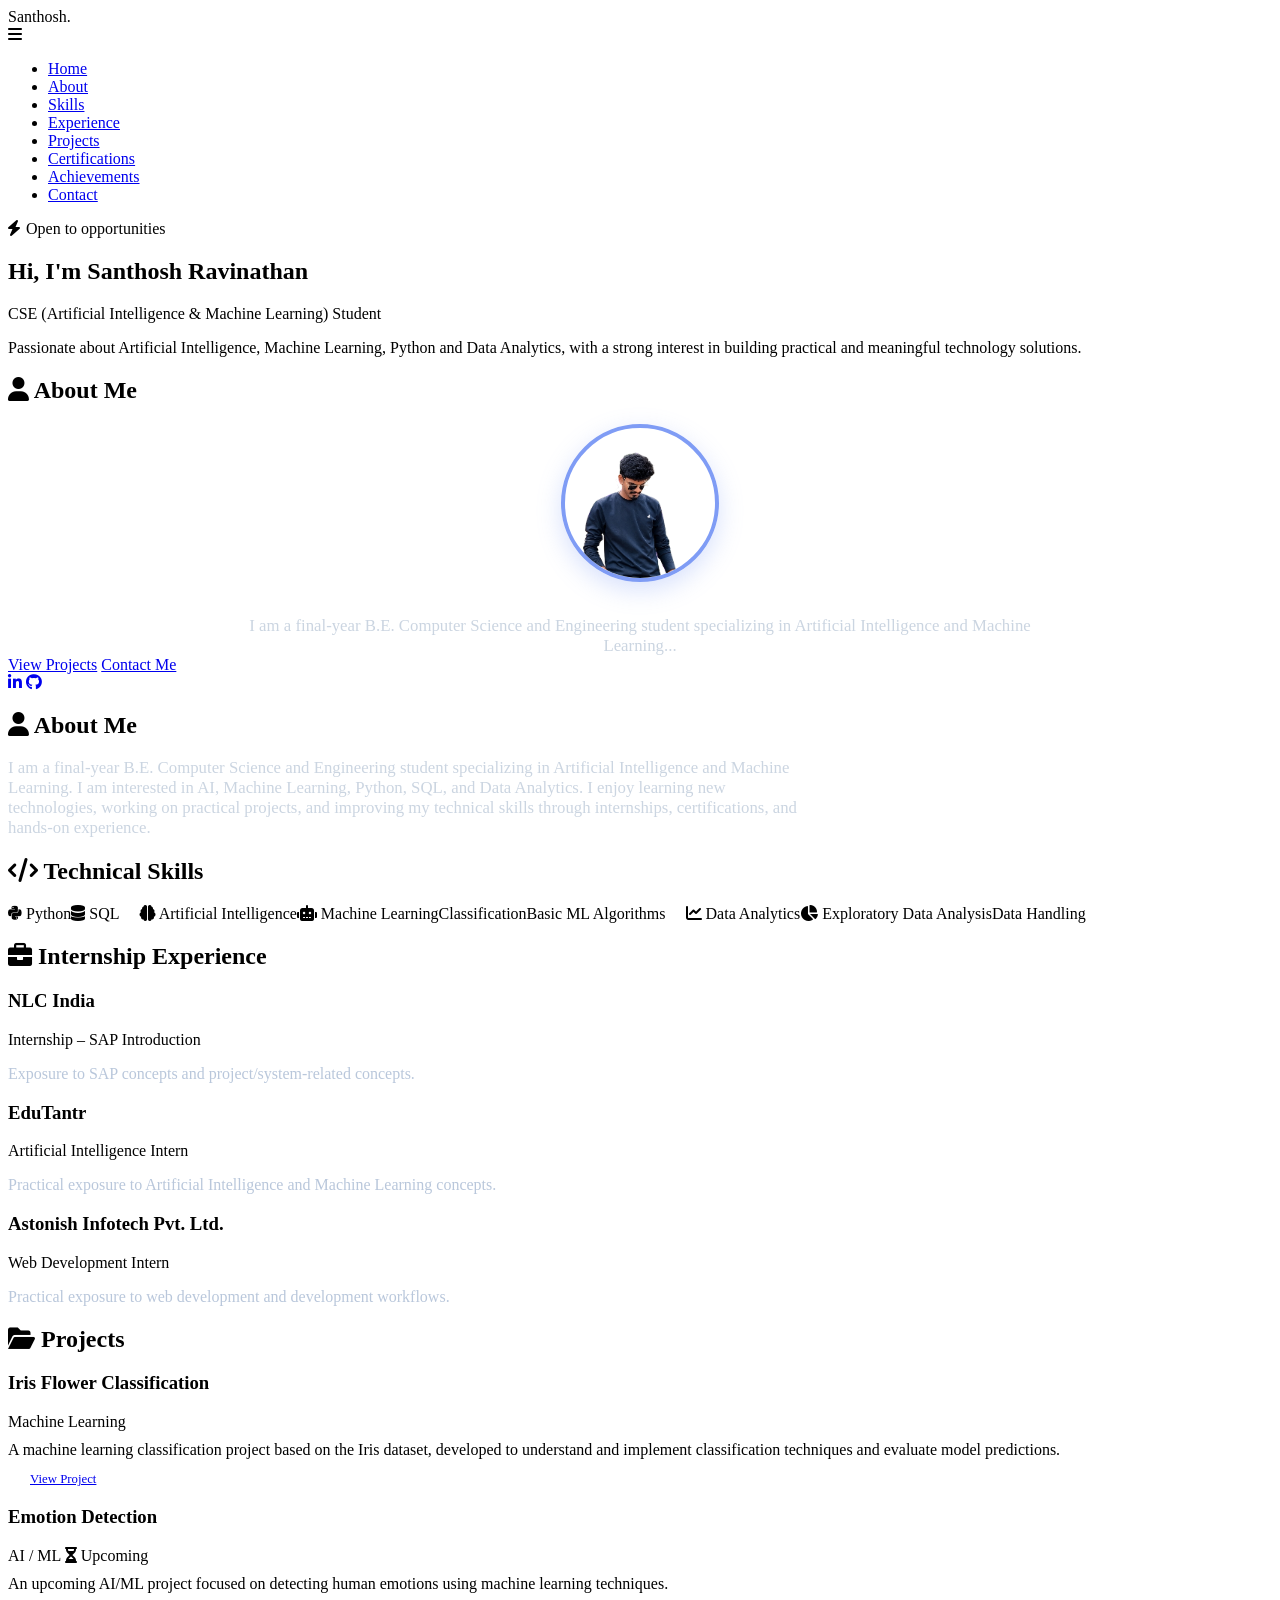
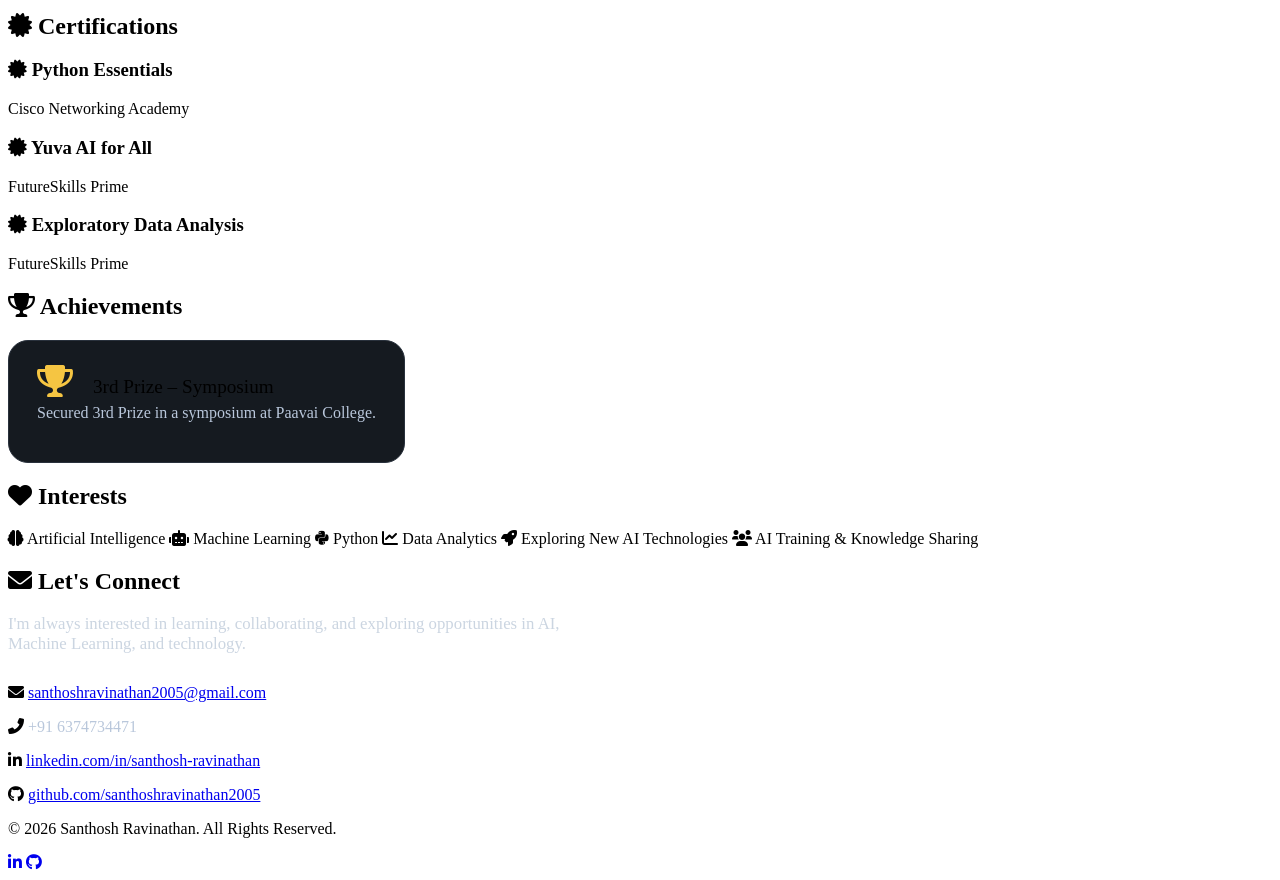
==== index.html @ 04466eac "Add files via upload" ====
<!DOCTYPE html>
<html lang="en">
<head>
    <meta charset="UTF-8" />
    <meta name="viewport" content="width=device-width, initial-scale=1.0" />
    <title>Santhosh Ravinathan · AI/ML Portfolio</title>
    <!-- Google Font & Font Awesome -->
    <link rel="preconnect" href="https://fonts.googleapis.com" />
    <link rel="preconnect" href="https://fonts.gstatic.com" crossorigin />
    <link href="https://fonts.googleapis.com/css2?family=Inter:opsz@14..32&display=swap" rel="stylesheet" />
    <link rel="stylesheet" href="https://cdnjs.cloudflare.com/ajax/libs/font-awesome/6.0.0-beta3/css/all.min.css" />
    <!-- Custom CSS -->
    <link rel="stylesheet" href="css/style.css" />
</head>
<body>
    <!-- NAVBAR -->
    <nav class="navbar" id="navbar">
        <div class="container nav-container">
            <div class="logo">Santhosh<span>.</span></div>
            <div class="hamburger" id="hamburger" aria-label="Menu">
                <i class="fas fa-bars"></i>
            </div>
            <ul class="nav-links" id="navLinks">
                <li><a href="#hero" class="active-nav">Home</a></li>
                <li><a href="#about">About</a></li>
                <li><a href="#skills">Skills</a></li>
                <li><a href="#experience">Experience</a></li>
                <li><a href="#projects">Projects</a></li>
                <li><a href="#certifications">Certifications</a></li>
                <li><a href="#achievements">Achievements</a></li>
                <li><a href="#contact">Contact</a></li>
            </ul>
        </div>
    </nav>

    <!-- HERO -->
    <section class="hero" id="hero">
        <div class="container hero-content">
            <div class="opportunity-badge"><i class="fas fa-bolt" style="margin-right:6px;"></i>Open to opportunities</div>
            <h1>Hi, I'm <span>Santhosh Ravinathan</span></h1>
            <div class="subhead">CSE (Artificial Intelligence &amp; Machine Learning) Student</div>
           
             <p>Passionate about Artificial Intelligence, Machine Learning, Python and Data Analytics, with a strong interest in building practical and meaningful technology solutions.</p>
            <!-- ABOUT SECTION - After the paragraph -->
<section id="about" class="fade-section">
    <div class="container">
        <h2 class="section-title"><i class="fas fa-user"></i> About Me</h2>
        
        <!-- ADD THIS: Profile Photo -->
        <div style="text-align: center; margin-bottom: 30px;">
            <img src="images/profile.png" alt="SANTHOSH" 
                 style="width: 150px; height: 150px; border-radius: 50%; object-fit: cover; 
                        border: 4px solid #7f9cf5; box-shadow: 0 8px 25px rgba(127, 156, 245, 0.3);" />
        </div>
        
        <p style="max-width:800px; font-size:1.05rem; color:#cbd5e1; text-align: center; margin: 0 auto;">
            I am a final-year B.E. Computer Science and Engineering student specializing in Artificial Intelligence and Machine Learning...
        </p>
    </div>
</section>
             <div class="btn-group">
                <a href="#projects" class="btn btn-primary">View Projects</a>
                <a href="#contact" class="btn btn-outline">Contact Me</a>
            </div>
            <div class="social-icons">
                <a href="https://linkedin.com/in/santhosh-ravinathan-a9075b30b" target="_blank" aria-label="LinkedIn"><i class="fab fa-linkedin-in"></i></a>
                <a href="https://github.com/santhoshravinathan2005-svg" target="_blank" aria-label="GitHub"><i class="fab fa-github"></i></a>
            </div>
        </div>
    </section>

    <!-- ABOUT -->
    <section id="about" class="fade-section">
        <div class="container">
            <h2 class="section-title"><i class="fas fa-user"></i> About Me</h2>
            <p style="max-width:800px; font-size:1.05rem; color:#cbd5e1;">I am a final-year B.E. Computer Science and Engineering student specializing in Artificial Intelligence and Machine Learning. I am interested in AI, Machine Learning, Python, SQL, and Data Analytics. I enjoy learning new technologies, working on practical projects, and improving my technical skills through internships, certifications, and hands-on experience.</p>
        </div>
    </section>

    <!-- SKILLS -->
    <section id="skills" class="fade-section">
        <div class="container">
            <h2 class="section-title"><i class="fas fa-code"></i> Technical Skills</h2>
            <div style="display:flex; flex-wrap:wrap; gap:20px;">
                <div><span class="skill-tag"><i class="fab fa-python"></i> Python</span><span class="skill-tag"><i class="fas fa-database"></i> SQL</span></div>
                <div><span class="skill-tag"><i class="fas fa-brain"></i> Artificial Intelligence</span><span class="skill-tag"><i class="fas fa-robot"></i> Machine Learning</span><span class="skill-tag">Classification</span><span class="skill-tag">Basic ML Algorithms</span></div>
                <div><span class="skill-tag"><i class="fas fa-chart-line"></i> Data Analytics</span><span class="skill-tag"><i class="fas fa-chart-pie"></i> Exploratory Data Analysis</span><span class="skill-tag">Data Handling</span></div>
            </div>
        </div>
    </section>

    <!-- EXPERIENCE -->
    <section id="experience" class="fade-section">
        <div class="container">
            <h2 class="section-title"><i class="fas fa-briefcase"></i> Internship Experience</h2>
            <div class="exp-item"><h3>NLC India</h3><div class="meta">Internship – SAP Introduction</div><p style="color:#b9c7db;">Exposure to SAP concepts and project/system-related concepts.</p></div>
            <div class="exp-item"><h3>EduTantr</h3><div class="meta">Artificial Intelligence Intern</div><p style="color:#b9c7db;">Practical exposure to Artificial Intelligence and Machine Learning concepts.</p></div>
            <div class="exp-item"><h3>Astonish Infotech Pvt. Ltd.</h3><div class="meta">Web Development Intern</div><p style="color:#b9c7db;">Practical exposure to web development and development workflows.</p></div>
        </div>
    </section>

    <!-- PROJECTS -->
    <section id="projects" class="fade-section">
        <div class="container">
            <h2 class="section-title"><i class="fas fa-folder-open"></i> Projects</h2>
            <div class="card-grid">
                <div class="card"><h3>Iris Flower Classification</h3><div><span class="badge badge-accent">Machine Learning</span></div><p style="margin:10px 0;">A machine learning classification project based on the Iris dataset, developed to understand and implement classification techniques and evaluate model predictions.</p><a href="#" class="btn btn-primary" style="padding:6px 22px; font-size:0.8rem;">View Project</a></div>
                <div class="card"><h3>Emotion Detection</h3><div><span class="badge badge-accent">AI / ML</span> <span class="project-upcoming"><i class="fas fa-hourglass-half"></i> Upcoming</span></div><p style="margin:10px 0;">An upcoming AI/ML project focused on detecting human emotions using machine learning techniques.</p></div>
            </div>
        </div>
    </section>

    <!-- CERTIFICATIONS -->
    <section id="certifications" class="fade-section">
        <div class="container">
            <h2 class="section-title"><i class="fas fa-certificate"></i> Certifications</h2>
            <div class="card-grid">
                <div class="card"><h3><i class="fas fa-certificate cert-icon"></i> Python Essentials</h3><p>Cisco Networking Academy</p></div>
                <div class="card"><h3><i class="fas fa-certificate cert-icon"></i> Yuva AI for All</h3><p>FutureSkills Prime</p></div>
                <div class="card"><h3><i class="fas fa-certificate cert-icon"></i> Exploratory Data Analysis</h3><p>FutureSkills Prime</p></div>
            </div>
        </div>
    </section>

    <!-- ACHIEVEMENTS -->
    <section id="achievements" class="fade-section">
        <div class="container">
            <h2 class="section-title"><i class="fas fa-trophy"></i> Achievements</h2>
            <div style="background:#151a20; border-radius:20px; padding:24px 28px; border:1px solid #29313c; display:inline-block;">
                <i class="fas fa-trophy" style="color:#f5c542; font-size:2rem; margin-right:16px;"></i>
                <span style="font-size:1.2rem; font-weight:500;">3rd Prize – Symposium</span>
                <p style="color:#b9c7db; margin-top:6px;">Secured 3rd Prize in a symposium at Paavai College.</p>
            </div>
        </div>
    </section>

    <!-- INTERESTS -->
    <section id="interests" class="fade-section">
        <div class="container">
            <h2 class="section-title"><i class="fas fa-heart"></i> Interests</h2>
            <div class="interest-grid">
                <span class="interest-item"><i class="fas fa-brain"></i> Artificial Intelligence</span>
                <span class="interest-item"><i class="fas fa-robot"></i> Machine Learning</span>
                <span class="interest-item"><i class="fab fa-python"></i> Python</span>
                <span class="interest-item"><i class="fas fa-chart-line"></i> Data Analytics</span>
                <span class="interest-item"><i class="fas fa-rocket"></i> Exploring New AI Technologies</span>
                <span class="interest-item"><i class="fas fa-users"></i> AI Training &amp; Knowledge Sharing</span>
            </div>
        </div>
    </section>

    <!-- CONTACT -->
    <section id="contact" class="fade-section">
        <div class="container">
            <h2 class="section-title"><i class="fas fa-envelope"></i> Let's Connect</h2>
            <p style="font-size:1.05rem; color:#cbd5e1; max-width:600px; margin-bottom:30px;">I'm always interested in learning, collaborating, and exploring opportunities in AI, Machine Learning, and technology.</p>
            <div class="contact-info">
                <p><i class="fas fa-envelope"></i> <a href="mailto:santhoshravinathan2005@gmail.com">santhoshravinathan2005@gmail.com</a></p>
                <p><i class="fas fa-phone-alt"></i> <span style="color:#b9c7db;">+91 6374734471</span></p>
                <p><i class="fab fa-linkedin-in"></i> <a href="https://linkedin.com/in/santhosh-ravinathan-a9075b30b" target="_blank">linkedin.com/in/santhosh-ravinathan</a></p>
                <p><i class="fab fa-github"></i> <a href="https://github.com/santhoshravinathan2005-svg" target="_blank">github.com/santhoshravinathan2005</a></p>
            </div>
        </div>
    </section>

    <!-- FOOTER -->
    <footer class="footer">
        <div class="container">
            <p>© 2026 Santhosh Ravinathan. All Rights Reserved.</p>
            <div style="margin-top:10px;">
                <a href="https://linkedin.com/in/santhosh-ravinathan-a9075b30b" target="_blank" aria-label="LinkedIn"><i class="fab fa-linkedin-in"></i></a>
                <a href="https://github.com/santhoshravinathan2005-svg" target="_blank" aria-label="GitHub"><i class="fab fa-github"></i></a>
            </div>
        </div>
    </footer>

    <!-- Custom JavaScript -->
    <script src="js/script.js"></script>
</body>
</html>
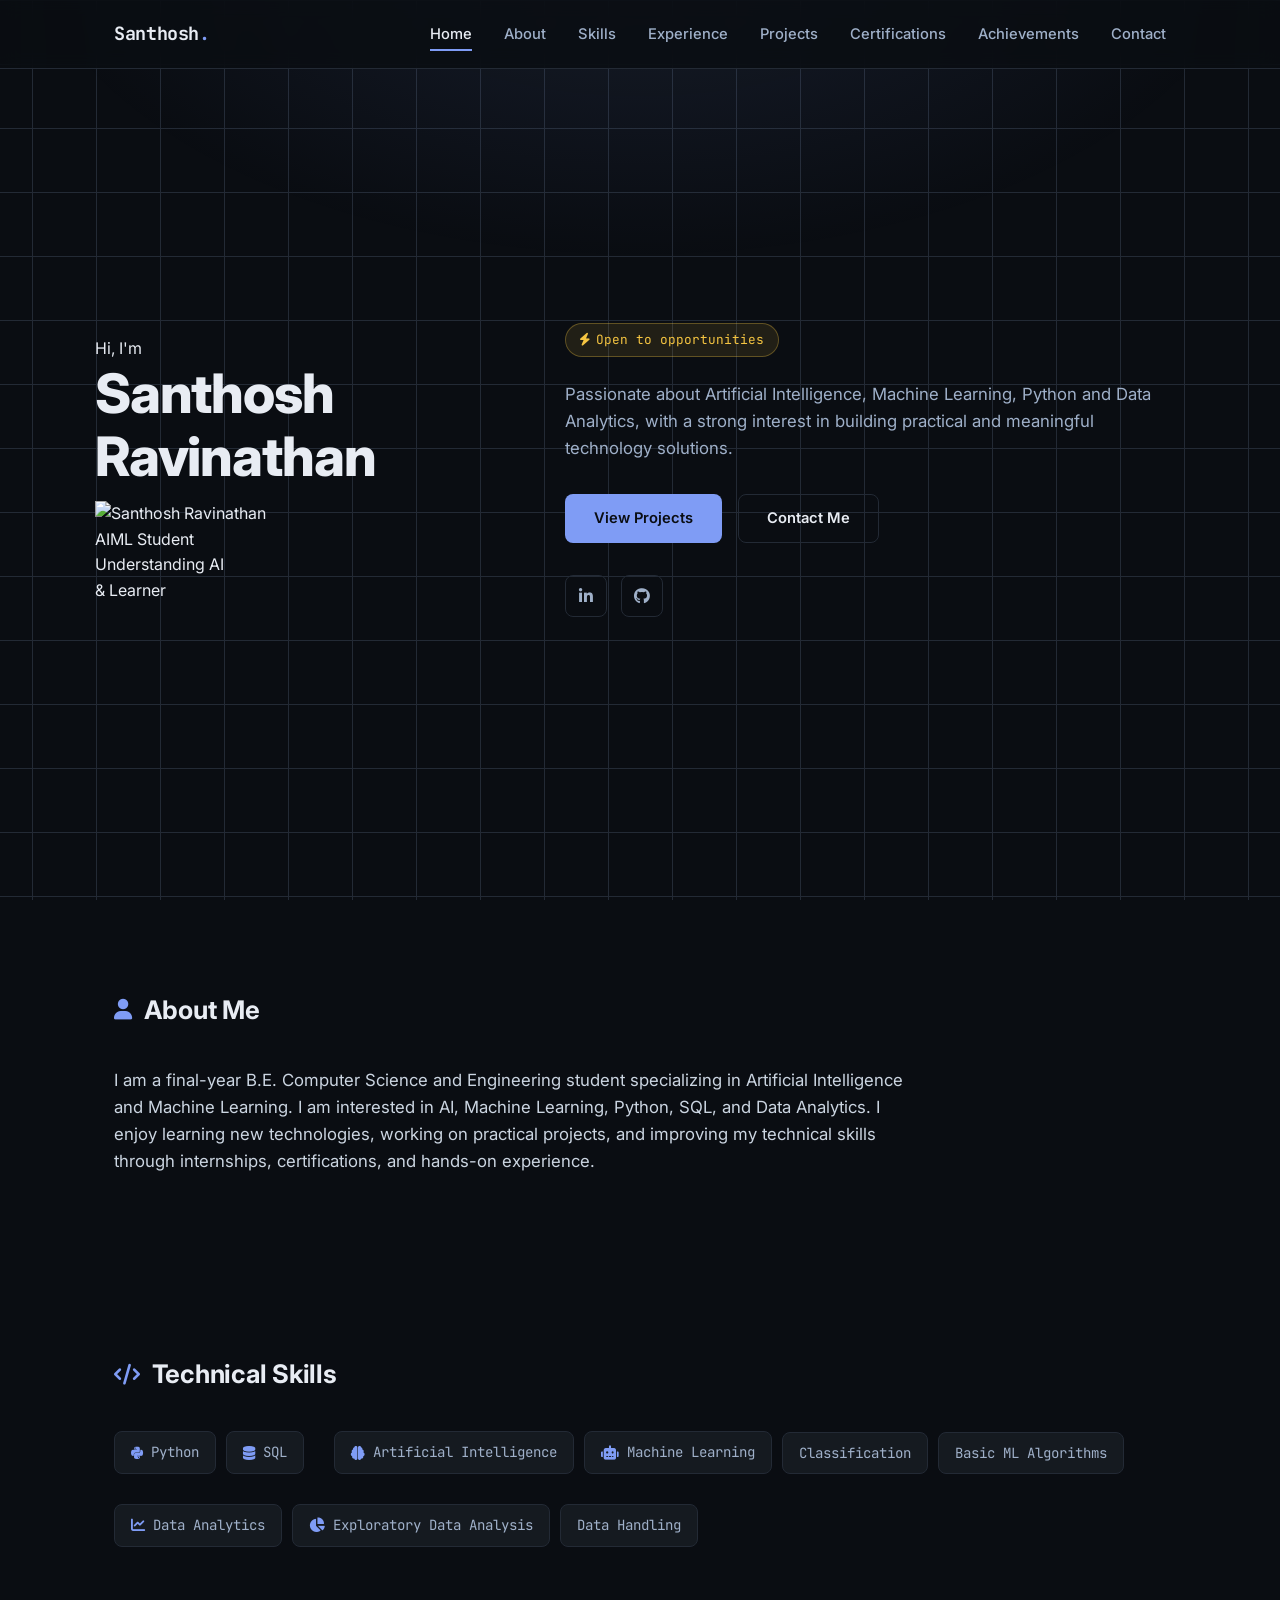
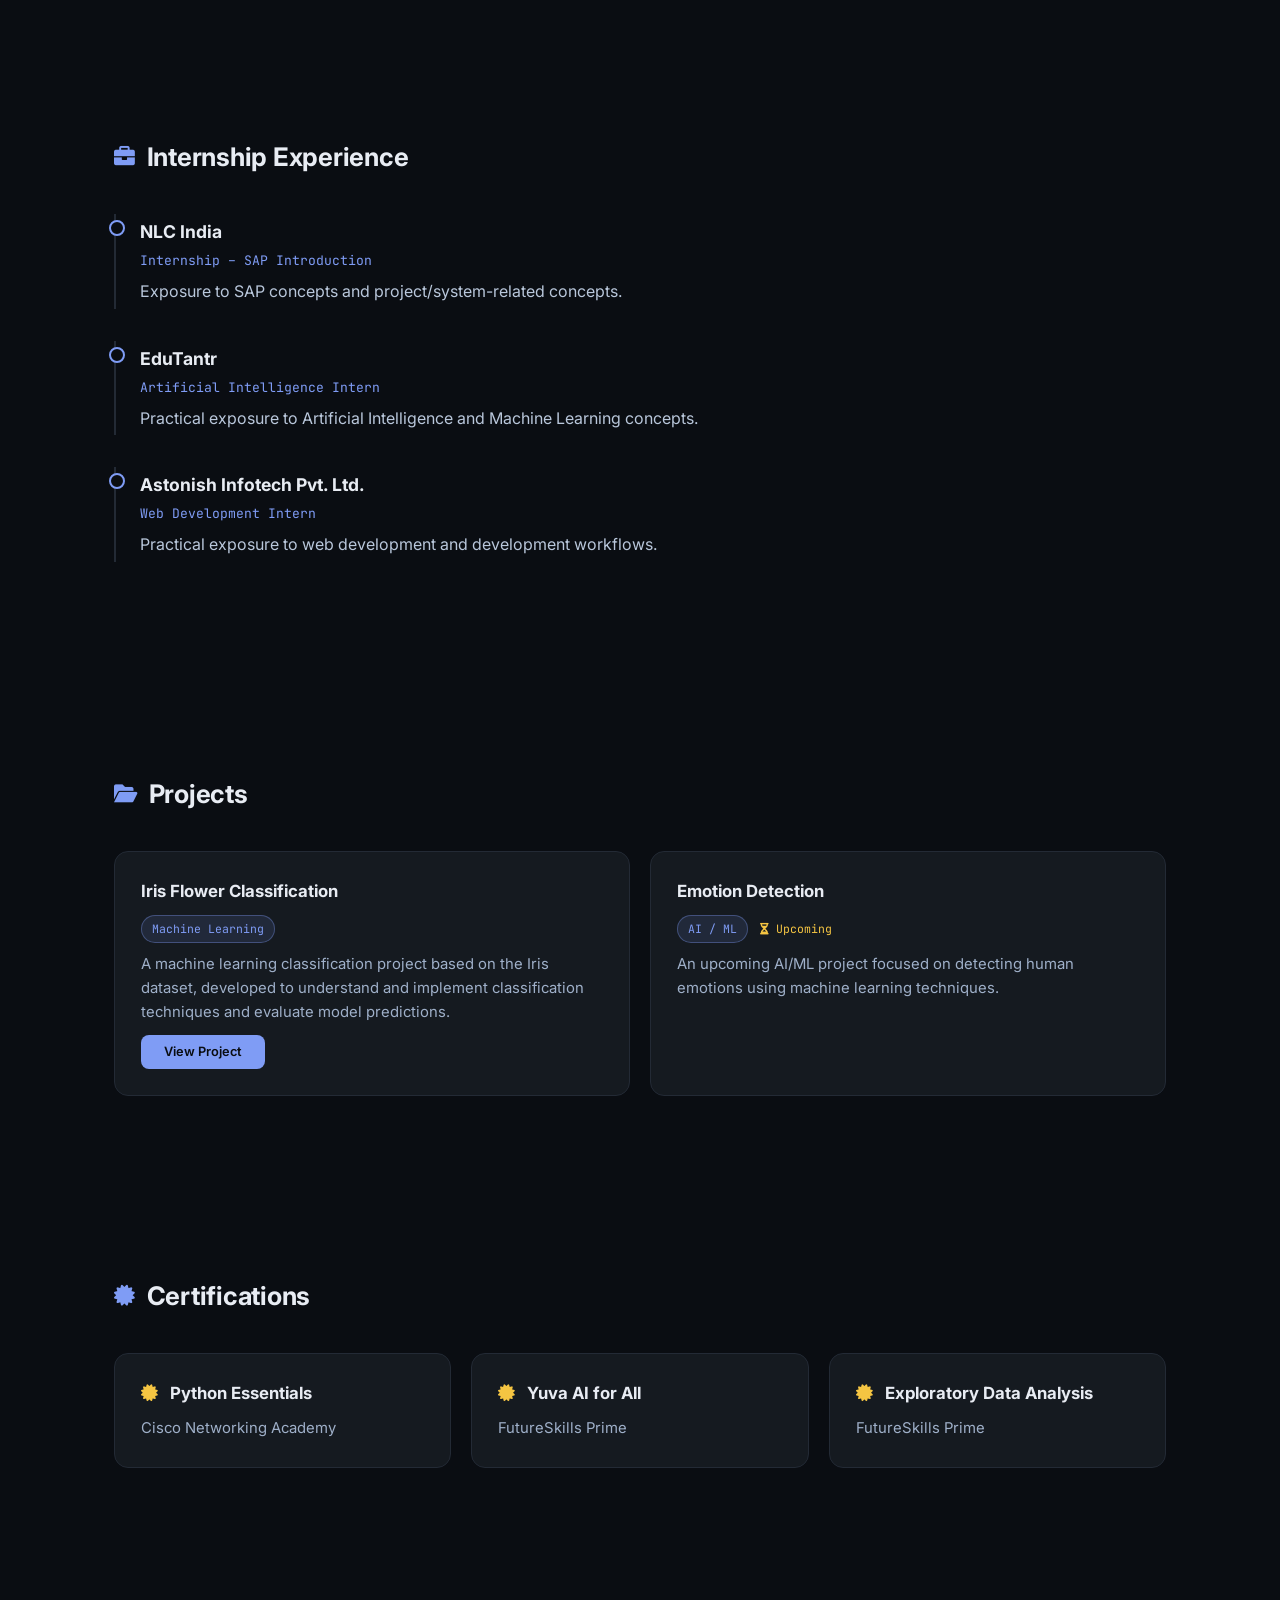
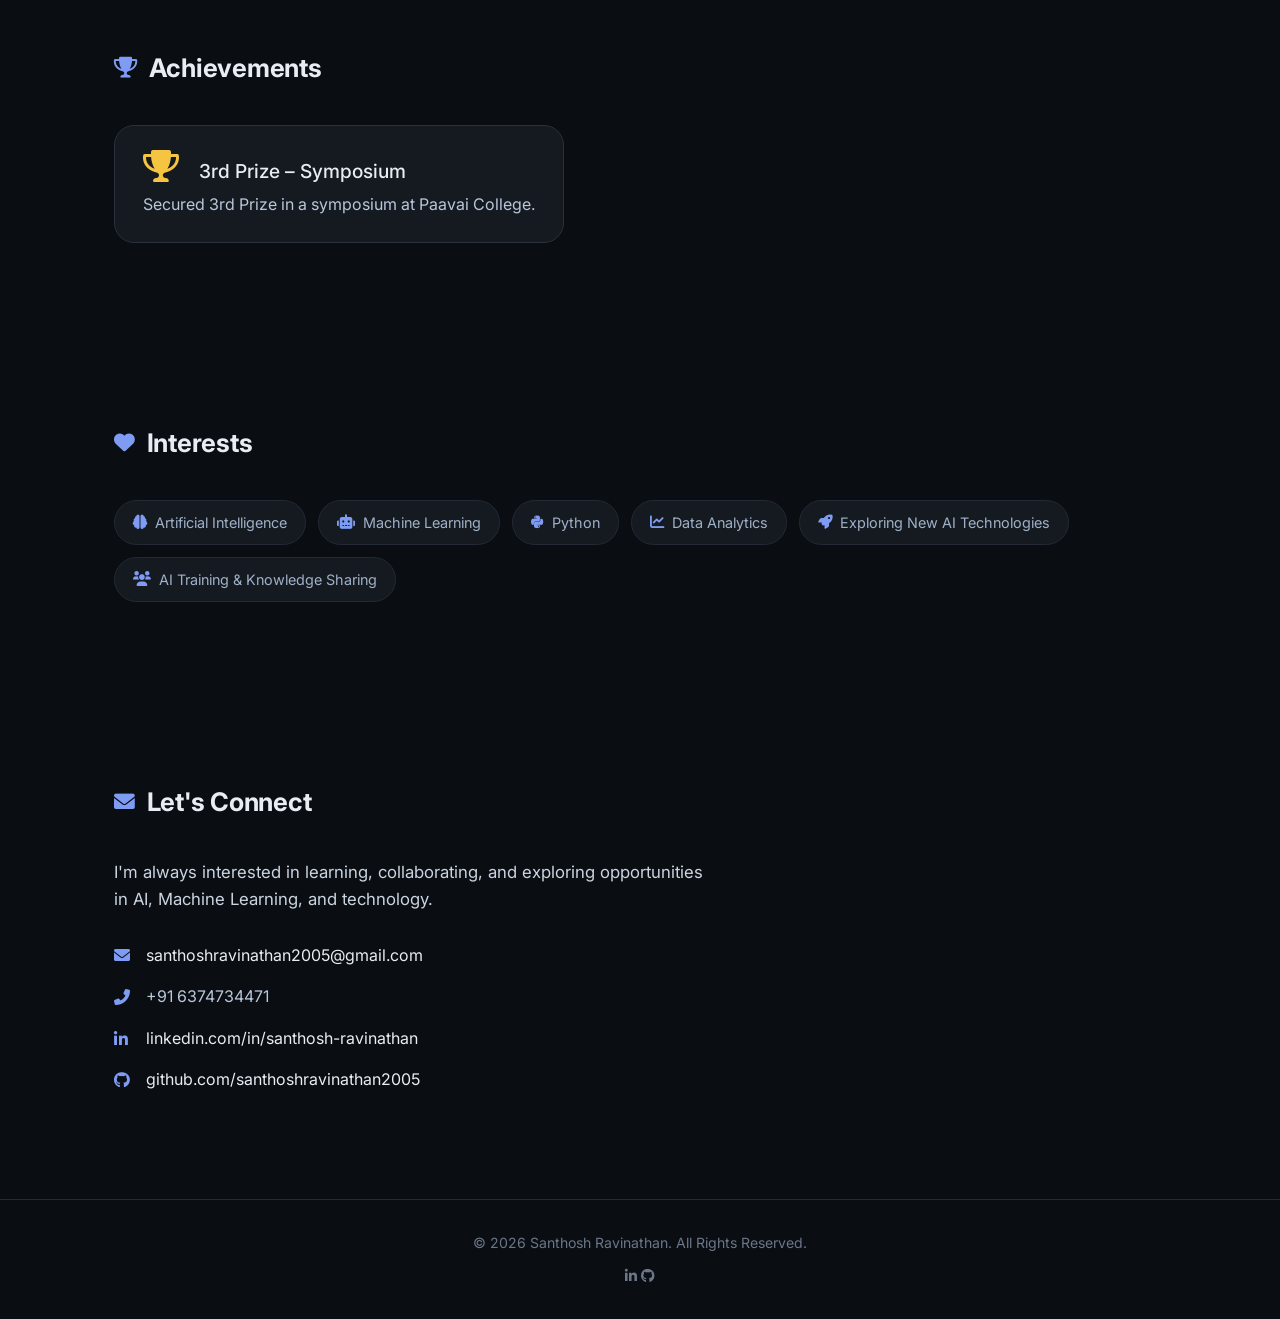
==== commit bb48a734: "Update index.html" ====
--- a/index.html
+++ b/index.html
@@ -1,180 +1,184 @@
 <!DOCTYPE html>
 <html lang="en">
 <head>
-    <meta charset="UTF-8" />
-    <meta name="viewport" content="width=device-width, initial-scale=1.0" />
-    <title>Santhosh Ravinathan · AI/ML Portfolio</title>
-    <!-- Google Font & Font Awesome -->
-    <link rel="preconnect" href="https://fonts.googleapis.com" />
-    <link rel="preconnect" href="https://fonts.gstatic.com" crossorigin />
-    <link href="https://fonts.googleapis.com/css2?family=Inter:opsz@14..32&display=swap" rel="stylesheet" />
-    <link rel="stylesheet" href="https://cdnjs.cloudflare.com/ajax/libs/font-awesome/6.0.0-beta3/css/all.min.css" />
-    <!-- Custom CSS -->
-    <link rel="stylesheet" href="css/style.css" />
+<meta charset="UTF-8" />
+<meta name="viewport" content="width=device-width, initial-scale=1.0" />
+<title>Santhosh Ravinathan · AI/ML Portfolio</title>
+ 
+<!-- Google Font & Font Awesome -->
+<link rel="preconnect" href="https://fonts.googleapis.com" />
+<link rel="preconnect" href="https://fonts.gstatic.com" crossorigin />
+<link href="https://fonts.googleapis.com/css2?family=Inter:opsz@14..32&family=JetBrains+Mono:wght@400;500;700&display=swap" rel="stylesheet" />
+<link rel="stylesheet" href="https://cdnjs.cloudflare.com/ajax/libs/font-awesome/6.0.0-beta3/css/all.min.css" />
+ 
+<!-- Custom CSS -->
+<link rel="stylesheet" href="css/style.css" />
 </head>
 <body>
-    <!-- NAVBAR -->
-    <nav class="navbar" id="navbar">
-        <div class="container nav-container">
-            <div class="logo">Santhosh<span>.</span></div>
-            <div class="hamburger" id="hamburger" aria-label="Menu">
-                <i class="fas fa-bars"></i>
-            </div>
-            <ul class="nav-links" id="navLinks">
-                <li><a href="#hero" class="active-nav">Home</a></li>
-                <li><a href="#about">About</a></li>
-                <li><a href="#skills">Skills</a></li>
-                <li><a href="#experience">Experience</a></li>
-                <li><a href="#projects">Projects</a></li>
-                <li><a href="#certifications">Certifications</a></li>
-                <li><a href="#achievements">Achievements</a></li>
-                <li><a href="#contact">Contact</a></li>
-            </ul>
-        </div>
-    </nav>
-
-    <!-- HERO -->
-    <section class="hero" id="hero">
-        <div class="container hero-content">
-            <div class="opportunity-badge"><i class="fas fa-bolt" style="margin-right:6px;"></i>Open to opportunities</div>
-            <h1>Hi, I'm <span>Santhosh Ravinathan</span></h1>
-            <div class="subhead">CSE (Artificial Intelligence &amp; Machine Learning) Student</div>
-           
-             <p>Passionate about Artificial Intelligence, Machine Learning, Python and Data Analytics, with a strong interest in building practical and meaningful technology solutions.</p>
-            <!-- ABOUT SECTION - After the paragraph -->
+ 
+<!-- NAVBAR -->
+<nav class="navbar" id="navbar">
+<div class="container nav-container">
+<div class="logo">Santhosh<span>.</span></div>
+<div class="hamburger" id="hamburger" aria-label="Menu">
+<i class="fas fa-bars"></i>
+</div>
+<ul class="nav-links" id="navLinks">
+<li><a href="#hero" class="active-nav">Home</a></li>
+<li><a href="#about">About</a></li>
+<li><a href="#skills">Skills</a></li>
+<li><a href="#experience">Experience</a></li>
+<li><a href="#projects">Projects</a></li>
+<li><a href="#certifications">Certifications</a></li>
+<li><a href="#achievements">Achievements</a></li>
+<li><a href="#contact">Contact</a></li>
+</ul>
+</div>
+</nav>
+ 
+<!-- HERO -->
+<section class="hero" id="hero">
+<div class="container hero-flex">
+ 
+  <div class="hero-left">
+    <div class="hero-greeting">Hi, I'm</div>
+    <h1 class="hero-name">Santhosh<br>Ravinathan</h1>
+  </div>
+ 
+  <div class="hero-center">
+    <div class="glow-effect"></div>
+    <img src="images/profile-full.png" alt="Santhosh Ravinathan" class="hero-photo" />
+  </div>
+ 
+  <div class="hero-right">
+    <div class="hero-role">AIML Student</div>
+    <div class="hero-divider"></div>
+    <p class="hero-desc">Understanding AI<br>&amp; Learner</p>
+  </div>
+ 
+</div>
+ 
+<div class="container hero-extra">
+  <div class="opportunity-badge"><i class="fas fa-bolt" style="margin-right:6px;"></i>Open to opportunities</div>
+  <p class="hero-para">Passionate about Artificial Intelligence, Machine Learning, Python and Data Analytics, with a strong interest in building practical and meaningful technology solutions.</p>
+  <div class="btn-group">
+    <a href="#projects" class="btn btn-primary">View Projects</a>
+    <a href="#contact" class="btn btn-outline">Contact Me</a>
+  </div>
+  <div class="social-icons">
+    <a href="https://linkedin.com/in/santhosh-ravinathan-a9075b30b" target="_blank" aria-label="LinkedIn"><i class="fab fa-linkedin-in"></i></a>
+    <a href="https://github.com/santhoshravinathan2005-svg" target="_blank" aria-label="GitHub"><i class="fab fa-github"></i></a>
+  </div>
+</div>
+</section>
+ 
+<!-- ABOUT -->
 <section id="about" class="fade-section">
-    <div class="container">
-        <h2 class="section-title"><i class="fas fa-user"></i> About Me</h2>
-        
-        <!-- ADD THIS: Profile Photo -->
-        <div style="text-align: center; margin-bottom: 30px;">
-            <img src="images/profile.png" alt="SANTHOSH" 
-                 style="width: 150px; height: 150px; border-radius: 50%; object-fit: cover; 
-                        border: 4px solid #7f9cf5; box-shadow: 0 8px 25px rgba(127, 156, 245, 0.3);" />
-        </div>
-        
-        <p style="max-width:800px; font-size:1.05rem; color:#cbd5e1; text-align: center; margin: 0 auto;">
-            I am a final-year B.E. Computer Science and Engineering student specializing in Artificial Intelligence and Machine Learning...
-        </p>
-    </div>
+<div class="container">
+<h2 class="section-title"><i class="fas fa-user"></i> About Me</h2>
+<p style="max-width:800px; font-size:1.05rem; color:#cbd5e1;">I am a final-year B.E. Computer Science and Engineering student specializing in Artificial Intelligence and Machine Learning. I am interested in AI, Machine Learning, Python, SQL, and Data Analytics. I enjoy learning new technologies, working on practical projects, and improving my technical skills through internships, certifications, and hands-on experience.</p>
+</div>
 </section>
-             <div class="btn-group">
-                <a href="#projects" class="btn btn-primary">View Projects</a>
-                <a href="#contact" class="btn btn-outline">Contact Me</a>
-            </div>
-            <div class="social-icons">
-                <a href="https://linkedin.com/in/santhosh-ravinathan-a9075b30b" target="_blank" aria-label="LinkedIn"><i class="fab fa-linkedin-in"></i></a>
-                <a href="https://github.com/santhoshravinathan2005-svg" target="_blank" aria-label="GitHub"><i class="fab fa-github"></i></a>
-            </div>
-        </div>
-    </section>
-
-    <!-- ABOUT -->
-    <section id="about" class="fade-section">
-        <div class="container">
-            <h2 class="section-title"><i class="fas fa-user"></i> About Me</h2>
-            <p style="max-width:800px; font-size:1.05rem; color:#cbd5e1;">I am a final-year B.E. Computer Science and Engineering student specializing in Artificial Intelligence and Machine Learning. I am interested in AI, Machine Learning, Python, SQL, and Data Analytics. I enjoy learning new technologies, working on practical projects, and improving my technical skills through internships, certifications, and hands-on experience.</p>
-        </div>
-    </section>
-
-    <!-- SKILLS -->
-    <section id="skills" class="fade-section">
-        <div class="container">
-            <h2 class="section-title"><i class="fas fa-code"></i> Technical Skills</h2>
-            <div style="display:flex; flex-wrap:wrap; gap:20px;">
-                <div><span class="skill-tag"><i class="fab fa-python"></i> Python</span><span class="skill-tag"><i class="fas fa-database"></i> SQL</span></div>
-                <div><span class="skill-tag"><i class="fas fa-brain"></i> Artificial Intelligence</span><span class="skill-tag"><i class="fas fa-robot"></i> Machine Learning</span><span class="skill-tag">Classification</span><span class="skill-tag">Basic ML Algorithms</span></div>
-                <div><span class="skill-tag"><i class="fas fa-chart-line"></i> Data Analytics</span><span class="skill-tag"><i class="fas fa-chart-pie"></i> Exploratory Data Analysis</span><span class="skill-tag">Data Handling</span></div>
-            </div>
-        </div>
-    </section>
-
-    <!-- EXPERIENCE -->
-    <section id="experience" class="fade-section">
-        <div class="container">
-            <h2 class="section-title"><i class="fas fa-briefcase"></i> Internship Experience</h2>
-            <div class="exp-item"><h3>NLC India</h3><div class="meta">Internship – SAP Introduction</div><p style="color:#b9c7db;">Exposure to SAP concepts and project/system-related concepts.</p></div>
-            <div class="exp-item"><h3>EduTantr</h3><div class="meta">Artificial Intelligence Intern</div><p style="color:#b9c7db;">Practical exposure to Artificial Intelligence and Machine Learning concepts.</p></div>
-            <div class="exp-item"><h3>Astonish Infotech Pvt. Ltd.</h3><div class="meta">Web Development Intern</div><p style="color:#b9c7db;">Practical exposure to web development and development workflows.</p></div>
-        </div>
-    </section>
-
-    <!-- PROJECTS -->
-    <section id="projects" class="fade-section">
-        <div class="container">
-            <h2 class="section-title"><i class="fas fa-folder-open"></i> Projects</h2>
-            <div class="card-grid">
-                <div class="card"><h3>Iris Flower Classification</h3><div><span class="badge badge-accent">Machine Learning</span></div><p style="margin:10px 0;">A machine learning classification project based on the Iris dataset, developed to understand and implement classification techniques and evaluate model predictions.</p><a href="#" class="btn btn-primary" style="padding:6px 22px; font-size:0.8rem;">View Project</a></div>
-                <div class="card"><h3>Emotion Detection</h3><div><span class="badge badge-accent">AI / ML</span> <span class="project-upcoming"><i class="fas fa-hourglass-half"></i> Upcoming</span></div><p style="margin:10px 0;">An upcoming AI/ML project focused on detecting human emotions using machine learning techniques.</p></div>
-            </div>
-        </div>
-    </section>
-
-    <!-- CERTIFICATIONS -->
-    <section id="certifications" class="fade-section">
-        <div class="container">
-            <h2 class="section-title"><i class="fas fa-certificate"></i> Certifications</h2>
-            <div class="card-grid">
-                <div class="card"><h3><i class="fas fa-certificate cert-icon"></i> Python Essentials</h3><p>Cisco Networking Academy</p></div>
-                <div class="card"><h3><i class="fas fa-certificate cert-icon"></i> Yuva AI for All</h3><p>FutureSkills Prime</p></div>
-                <div class="card"><h3><i class="fas fa-certificate cert-icon"></i> Exploratory Data Analysis</h3><p>FutureSkills Prime</p></div>
-            </div>
-        </div>
-    </section>
-
-    <!-- ACHIEVEMENTS -->
-    <section id="achievements" class="fade-section">
-        <div class="container">
-            <h2 class="section-title"><i class="fas fa-trophy"></i> Achievements</h2>
-            <div style="background:#151a20; border-radius:20px; padding:24px 28px; border:1px solid #29313c; display:inline-block;">
-                <i class="fas fa-trophy" style="color:#f5c542; font-size:2rem; margin-right:16px;"></i>
-                <span style="font-size:1.2rem; font-weight:500;">3rd Prize – Symposium</span>
-                <p style="color:#b9c7db; margin-top:6px;">Secured 3rd Prize in a symposium at Paavai College.</p>
-            </div>
-        </div>
-    </section>
-
-    <!-- INTERESTS -->
-    <section id="interests" class="fade-section">
-        <div class="container">
-            <h2 class="section-title"><i class="fas fa-heart"></i> Interests</h2>
-            <div class="interest-grid">
-                <span class="interest-item"><i class="fas fa-brain"></i> Artificial Intelligence</span>
-                <span class="interest-item"><i class="fas fa-robot"></i> Machine Learning</span>
-                <span class="interest-item"><i class="fab fa-python"></i> Python</span>
-                <span class="interest-item"><i class="fas fa-chart-line"></i> Data Analytics</span>
-                <span class="interest-item"><i class="fas fa-rocket"></i> Exploring New AI Technologies</span>
-                <span class="interest-item"><i class="fas fa-users"></i> AI Training &amp; Knowledge Sharing</span>
-            </div>
-        </div>
-    </section>
-
-    <!-- CONTACT -->
-    <section id="contact" class="fade-section">
-        <div class="container">
-            <h2 class="section-title"><i class="fas fa-envelope"></i> Let's Connect</h2>
-            <p style="font-size:1.05rem; color:#cbd5e1; max-width:600px; margin-bottom:30px;">I'm always interested in learning, collaborating, and exploring opportunities in AI, Machine Learning, and technology.</p>
-            <div class="contact-info">
-                <p><i class="fas fa-envelope"></i> <a href="mailto:santhoshravinathan2005@gmail.com">santhoshravinathan2005@gmail.com</a></p>
-                <p><i class="fas fa-phone-alt"></i> <span style="color:#b9c7db;">+91 6374734471</span></p>
-                <p><i class="fab fa-linkedin-in"></i> <a href="https://linkedin.com/in/santhosh-ravinathan-a9075b30b" target="_blank">linkedin.com/in/santhosh-ravinathan</a></p>
-                <p><i class="fab fa-github"></i> <a href="https://github.com/santhoshravinathan2005-svg" target="_blank">github.com/santhoshravinathan2005</a></p>
-            </div>
-        </div>
-    </section>
-
-    <!-- FOOTER -->
-    <footer class="footer">
-        <div class="container">
-            <p>© 2026 Santhosh Ravinathan. All Rights Reserved.</p>
-            <div style="margin-top:10px;">
-                <a href="https://linkedin.com/in/santhosh-ravinathan-a9075b30b" target="_blank" aria-label="LinkedIn"><i class="fab fa-linkedin-in"></i></a>
-                <a href="https://github.com/santhoshravinathan2005-svg" target="_blank" aria-label="GitHub"><i class="fab fa-github"></i></a>
-            </div>
-        </div>
-    </footer>
-
-    <!-- Custom JavaScript -->
-    <script src="js/script.js"></script>
+ 
+<!-- SKILLS -->
+<section id="skills" class="fade-section">
+<div class="container">
+<h2 class="section-title"><i class="fas fa-code"></i> Technical Skills</h2>
+<div style="display:flex; flex-wrap:wrap; gap:20px;">
+<div><span class="skill-tag"><i class="fab fa-python"></i> Python</span><span class="skill-tag"><i class="fas fa-database"></i> SQL</span></div>
+<div><span class="skill-tag"><i class="fas fa-brain"></i> Artificial Intelligence</span><span class="skill-tag"><i class="fas fa-robot"></i> Machine Learning</span><span class="skill-tag">Classification</span><span class="skill-tag">Basic ML Algorithms</span></div>
+<div><span class="skill-tag"><i class="fas fa-chart-line"></i> Data Analytics</span><span class="skill-tag"><i class="fas fa-chart-pie"></i> Exploratory Data Analysis</span><span class="skill-tag">Data Handling</span></div>
+</div>
+</div>
+</section>
+ 
+<!-- EXPERIENCE -->
+<section id="experience" class="fade-section">
+<div class="container">
+<h2 class="section-title"><i class="fas fa-briefcase"></i> Internship Experience</h2>
+<div class="exp-item"><h3>NLC India</h3><div class="meta">Internship – SAP Introduction</div><p style="color:#b9c7db;">Exposure to SAP concepts and project/system-related concepts.</p></div>
+<div class="exp-item"><h3>EduTantr</h3><div class="meta">Artificial Intelligence Intern</div><p style="color:#b9c7db;">Practical exposure to Artificial Intelligence and Machine Learning concepts.</p></div>
+<div class="exp-item"><h3>Astonish Infotech Pvt. Ltd.</h3><div class="meta">Web Development Intern</div><p style="color:#b9c7db;">Practical exposure to web development and development workflows.</p></div>
+</div>
+</section>
+ 
+<!-- PROJECTS -->
+<section id="projects" class="fade-section">
+<div class="container">
+<h2 class="section-title"><i class="fas fa-folder-open"></i> Projects</h2>
+<div class="card-grid">
+<div class="card"><h3>Iris Flower Classification</h3><div><span class="badge badge-accent">Machine Learning</span></div><p style="margin:10px 0;">A machine learning classification project based on the Iris dataset, developed to understand and implement classification techniques and evaluate model predictions.</p><a href="#" class="btn btn-primary" style="padding:6px 22px; font-size:0.8rem;">View Project</a></div>
+<div class="card"><h3>Emotion Detection</h3><div><span class="badge badge-accent">AI / ML</span> <span class="project-upcoming"><i class="fas fa-hourglass-half"></i> Upcoming</span></div><p style="margin:10px 0;">An upcoming AI/ML project focused on detecting human emotions using machine learning techniques.</p></div>
+</div>
+</div>
+</section>
+ 
+<!-- CERTIFICATIONS -->
+<section id="certifications" class="fade-section">
+<div class="container">
+<h2 class="section-title"><i class="fas fa-certificate"></i> Certifications</h2>
+<div class="card-grid">
+<div class="card"><h3><i class="fas fa-certificate cert-icon"></i> Python Essentials</h3><p>Cisco Networking Academy</p></div>
+<div class="card"><h3><i class="fas fa-certificate cert-icon"></i> Yuva AI for All</h3><p>FutureSkills Prime</p></div>
+<div class="card"><h3><i class="fas fa-certificate cert-icon"></i> Exploratory Data Analysis</h3><p>FutureSkills Prime</p></div>
+</div>
+</div>
+</section>
+ 
+<!-- ACHIEVEMENTS -->
+<section id="achievements" class="fade-section">
+<div class="container">
+<h2 class="section-title"><i class="fas fa-trophy"></i> Achievements</h2>
+<div style="background:#151a20; border-radius:20px; padding:24px 28px; border:1px solid #29313c; display:inline-block;">
+<i class="fas fa-trophy" style="color:#f5c542; font-size:2rem; margin-right:16px;"></i>
+<span style="font-size:1.2rem; font-weight:500;">3rd Prize – Symposium</span>
+<p style="color:#b9c7db; margin-top:6px;">Secured 3rd Prize in a symposium at Paavai College.</p>
+</div>
+</div>
+</section>
+ 
+<!-- INTERESTS -->
+<section id="interests" class="fade-section">
+<div class="container">
+<h2 class="section-title"><i class="fas fa-heart"></i> Interests</h2>
+<div class="interest-grid">
+<span class="interest-item"><i class="fas fa-brain"></i> Artificial Intelligence</span>
+<span class="interest-item"><i class="fas fa-robot"></i> Machine Learning</span>
+<span class="interest-item"><i class="fab fa-python"></i> Python</span>
+<span class="interest-item"><i class="fas fa-chart-line"></i> Data Analytics</span>
+<span class="interest-item"><i class="fas fa-rocket"></i> Exploring New AI Technologies</span>
+<span class="interest-item"><i class="fas fa-users"></i> AI Training &amp; Knowledge Sharing</span>
+</div>
+</div>
+</section>
+ 
+<!-- CONTACT -->
+<section id="contact" class="fade-section">
+<div class="container">
+<h2 class="section-title"><i class="fas fa-envelope"></i> Let's Connect</h2>
+<p style="font-size:1.05rem; color:#cbd5e1; max-width:600px; margin-bottom:30px;">I'm always interested in learning, collaborating, and exploring opportunities in AI, Machine Learning, and technology.</p>
+<div class="contact-info">
+<p><i class="fas fa-envelope"></i> <a href="mailto:santhoshravinathan2005@gmail.com">santhoshravinathan2005@gmail.com</a></p>
+<p><i class="fas fa-phone-alt"></i> <span style="color:#b9c7db;">+91 6374734471</span></p>
+<p><i class="fab fa-linkedin-in"></i> <a href="https://linkedin.com/in/santhosh-ravinathan-a9075b30b" target="_blank">linkedin.com/in/santhosh-ravinathan</a></p>
+<p><i class="fab fa-github"></i> <a href="https://github.com/santhoshravinathan2005-svg" target="_blank">github.com/santhoshravinathan2005</a></p>
+</div>
+</div>
+</section>
+ 
+<!-- FOOTER -->
+<footer class="footer">
+<div class="container">
+<p>© 2026 Santhosh Ravinathan. All Rights Reserved.</p>
+<div style="margin-top:10px;">
+<a href="https://linkedin.com/in/santhosh-ravinathan-a9075b30b" target="_blank" aria-label="LinkedIn"><i class="fab fa-linkedin-in"></i></a>
+<a href="https://github.com/santhoshravinathan2005-svg" target="_blank" aria-label="GitHub"><i class="fab fa-github"></i></a>
+</div>
+</div>
+</footer>
+ 
+<!-- Custom JavaScript -->
+<script src="js/script.js"></script>
 </body>
-</html>+</html>
+ 
--- a/css/style.css
+++ b/css/style.css
@@ -0,0 +1,472 @@
+/* ==========================================================================
+   Santhosh Ravinathan — Portfolio Stylesheet
+   ========================================================================== */
+ 
+:root {
+  --bg: #0a0d12;
+  --surface: #12161d;
+  --surface-2: #151a20;
+  --border: #232a35;
+  --text: #e8ecf3;
+  --text-dim: #9fb0c9;
+  --text-dimmer: #6b7688;
+  --accent: #7f9cf5;
+  --accent-soft: rgba(127, 156, 245, 0.12);
+  --gold: #f5c542;
+  --mono: 'JetBrains Mono', ui-monospace, SFMono-Regular, Menlo, Consolas, monospace;
+  --sans: 'Inter', -apple-system, BlinkMacSystemFont, 'Segoe UI', sans-serif;
+}
+ 
+* { box-sizing: border-box; margin: 0; padding: 0; }
+ 
+html { scroll-behavior: smooth; }
+ 
+body {
+  background: var(--bg);
+  color: var(--text);
+  font-family: var(--sans);
+  line-height: 1.6;
+  -webkit-font-smoothing: antialiased;
+}
+ 
+.container {
+  max-width: 1100px;
+  margin: 0 auto;
+  padding: 0 24px;
+}
+ 
+a { color: inherit; text-decoration: none; }
+ 
+/* Faint ambient grid, evokes a data/graph backdrop without being loud */
+body {
+  background-image:
+    linear-gradient(var(--border) 1px, transparent 1px),
+    linear-gradient(90deg, var(--border) 1px, transparent 1px);
+  background-size: 64px 64px;
+  background-position: center top;
+  background-attachment: fixed;
+  background-color: var(--bg);
+  position: relative;
+}
+body::before {
+  content: "";
+  position: fixed;
+  inset: 0;
+  background: radial-gradient(ellipse 900px 500px at 50% -10%, var(--accent-soft), transparent 70%);
+  pointer-events: none;
+  z-index: 0;
+}
+ 
+/* ==========================================================================
+   NAVBAR
+   ========================================================================== */
+ 
+.navbar {
+  position: fixed;
+  top: 0;
+  left: 0;
+  right: 0;
+  z-index: 100;
+  background: rgba(10, 13, 18, 0.85);
+  backdrop-filter: blur(10px);
+  border-bottom: 1px solid var(--border);
+}
+ 
+.nav-container {
+  display: flex;
+  align-items: center;
+  justify-content: space-between;
+  height: 68px;
+}
+ 
+.logo {
+  font-family: var(--mono);
+  font-size: 1.15rem;
+  font-weight: 700;
+  letter-spacing: -0.02em;
+}
+.logo span { color: var(--accent); }
+ 
+.nav-links {
+  display: flex;
+  list-style: none;
+  gap: 32px;
+}
+ 
+.nav-links a {
+  font-size: 0.92rem;
+  color: var(--text-dim);
+  font-weight: 500;
+  padding: 6px 0;
+  position: relative;
+  transition: color 0.2s ease;
+}
+ 
+.nav-links a::after {
+  content: "";
+  position: absolute;
+  left: 0;
+  bottom: -2px;
+  width: 0;
+  height: 2px;
+  background: var(--accent);
+  transition: width 0.25s ease;
+}
+ 
+.nav-links a:hover,
+.nav-links a.active-nav {
+  color: var(--text);
+}
+.nav-links a:hover::after,
+.nav-links a.active-nav::after {
+  width: 100%;
+}
+ 
+.hamburger {
+  display: none;
+  font-size: 1.3rem;
+  cursor: pointer;
+  color: var(--text);
+}
+ 
+@media (max-width: 860px) {
+  .hamburger { display: block; }
+  .nav-links {
+    position: fixed;
+    top: 68px;
+    left: 0;
+    right: 0;
+    flex-direction: column;
+    background: var(--surface);
+    border-bottom: 1px solid var(--border);
+    padding: 12px 24px 24px;
+    gap: 16px;
+    transform: translateY(-12px);
+    opacity: 0;
+    pointer-events: none;
+    transition: all 0.25s ease;
+  }
+  .nav-links.open {
+    transform: translateY(0);
+    opacity: 1;
+    pointer-events: auto;
+  }
+}
+ 
+/* ==========================================================================
+   HERO
+   ========================================================================== */
+ 
+.hero {
+  min-height: 100vh;
+  display: flex;
+  align-items: center;
+  padding: 140px 0 100px;
+  position: relative;
+  z-index: 1;
+}
+ 
+.hero-content { max-width: 780px; }
+ 
+.opportunity-badge {
+  display: inline-flex;
+  align-items: center;
+  font-family: var(--mono);
+  font-size: 0.8rem;
+  color: var(--gold);
+  background: rgba(245, 197, 66, 0.1);
+  border: 1px solid rgba(245, 197, 66, 0.3);
+  padding: 6px 14px;
+  border-radius: 100px;
+  margin-bottom: 24px;
+}
+ 
+.hero h1 {
+  font-size: clamp(2.2rem, 5vw, 3.4rem);
+  font-weight: 800;
+  letter-spacing: -0.02em;
+  line-height: 1.15;
+  margin-bottom: 14px;
+}
+.hero h1 span { color: var(--accent); }
+ 
+.subhead {
+  font-family: var(--mono);
+  color: var(--text-dim);
+  font-size: 1.05rem;
+  margin-bottom: 20px;
+}
+ 
+.hero > .container > p,
+.hero-content > p {
+  color: var(--text-dim);
+  max-width: 620px;
+  font-size: 1.05rem;
+  margin-bottom: 32px;
+}
+ 
+.btn-group {
+  display: flex;
+  gap: 16px;
+  flex-wrap: wrap;
+  margin-bottom: 32px;
+}
+ 
+.btn {
+  display: inline-block;
+  padding: 12px 28px;
+  border-radius: 8px;
+  font-weight: 600;
+  font-size: 0.92rem;
+  transition: all 0.2s ease;
+  border: 1px solid transparent;
+}
+ 
+.btn-primary {
+  background: var(--accent);
+  color: #0a0d12;
+}
+.btn-primary:hover {
+  background: #a5bcf8;
+  transform: translateY(-2px);
+}
+ 
+.btn-outline {
+  border-color: var(--border);
+  color: var(--text);
+}
+.btn-outline:hover {
+  border-color: var(--accent);
+  color: var(--accent);
+  transform: translateY(-2px);
+}
+ 
+.social-icons {
+  display: flex;
+  gap: 14px;
+}
+.social-icons a {
+  width: 42px;
+  height: 42px;
+  display: flex;
+  align-items: center;
+  justify-content: center;
+  border: 1px solid var(--border);
+  border-radius: 8px;
+  color: var(--text-dim);
+  transition: all 0.2s ease;
+}
+.social-icons a:hover {
+  color: var(--accent);
+  border-color: var(--accent);
+  transform: translateY(-2px);
+}
+ 
+/* ==========================================================================
+   SECTIONS (fade-in on scroll)
+   ========================================================================== */
+ 
+.fade-section {
+  padding: 90px 0;
+  opacity: 0;
+  transform: translateY(24px);
+  transition: opacity 0.6s ease, transform 0.6s ease;
+  position: relative;
+  z-index: 1;
+}
+.fade-section.visible {
+  opacity: 1;
+  transform: translateY(0);
+}
+ 
+.section-title {
+  font-size: 1.6rem;
+  font-weight: 700;
+  letter-spacing: -0.01em;
+  margin-bottom: 36px;
+  display: flex;
+  align-items: center;
+  gap: 12px;
+}
+.section-title i { color: var(--accent); font-size: 1.3rem; }
+ 
+/* ==========================================================================
+   SKILLS
+   ========================================================================== */
+ 
+.skill-tag {
+  display: inline-flex;
+  align-items: center;
+  gap: 8px;
+  font-family: var(--mono);
+  font-size: 0.88rem;
+  background: var(--surface-2);
+  border: 1px solid var(--border);
+  color: var(--text-dim);
+  padding: 9px 16px;
+  border-radius: 8px;
+  margin: 0 10px 10px 0;
+  transition: all 0.2s ease;
+}
+.skill-tag:hover {
+  border-color: var(--accent);
+  color: var(--text);
+}
+.skill-tag i { color: var(--accent); }
+ 
+/* ==========================================================================
+   EXPERIENCE
+   ========================================================================== */
+ 
+.exp-item {
+  border-left: 2px solid var(--border);
+  padding: 4px 0 4px 24px;
+  margin-bottom: 32px;
+  position: relative;
+}
+.exp-item::before {
+  content: "";
+  position: absolute;
+  left: -7px;
+  top: 6px;
+  width: 12px;
+  height: 12px;
+  border-radius: 50%;
+  background: var(--bg);
+  border: 2px solid var(--accent);
+}
+.exp-item h3 {
+  font-size: 1.1rem;
+  font-weight: 700;
+  margin-bottom: 4px;
+}
+.exp-item .meta {
+  font-family: var(--mono);
+  font-size: 0.82rem;
+  color: var(--accent);
+  margin-bottom: 8px;
+}
+ 
+/* ==========================================================================
+   CARDS (Projects / Certifications)
+   ========================================================================== */
+ 
+.card-grid {
+  display: grid;
+  grid-template-columns: repeat(auto-fit, minmax(260px, 1fr));
+  gap: 20px;
+}
+ 
+.card {
+  background: var(--surface-2);
+  border: 1px solid var(--border);
+  border-radius: 14px;
+  padding: 26px;
+  transition: all 0.25s ease;
+}
+.card:hover {
+  border-color: var(--accent);
+  transform: translateY(-4px);
+}
+.card h3 {
+  font-size: 1.05rem;
+  font-weight: 700;
+  margin-bottom: 10px;
+  display: flex;
+  align-items: center;
+  gap: 8px;
+}
+.card p { color: var(--text-dim); font-size: 0.93rem; }
+ 
+.badge {
+  display: inline-block;
+  font-family: var(--mono);
+  font-size: 0.72rem;
+  padding: 4px 10px;
+  border-radius: 100px;
+  background: var(--surface);
+  border: 1px solid var(--border);
+  color: var(--text-dim);
+}
+.badge-accent {
+  background: var(--accent-soft);
+  border-color: rgba(127, 156, 245, 0.35);
+  color: var(--accent);
+}
+ 
+.project-upcoming {
+  font-family: var(--mono);
+  font-size: 0.72rem;
+  color: var(--gold);
+  margin-left: 8px;
+}
+ 
+.cert-icon { color: var(--gold); margin-right: 4px; }
+ 
+/* ==========================================================================
+   INTERESTS
+   ========================================================================== */
+ 
+.interest-grid {
+  display: flex;
+  flex-wrap: wrap;
+  gap: 12px;
+}
+.interest-item {
+  display: inline-flex;
+  align-items: center;
+  gap: 8px;
+  background: var(--surface-2);
+  border: 1px solid var(--border);
+  padding: 10px 18px;
+  border-radius: 100px;
+  font-size: 0.9rem;
+  color: var(--text-dim);
+}
+.interest-item i { color: var(--accent); }
+ 
+/* ==========================================================================
+   CONTACT
+   ========================================================================== */
+ 
+.contact-info p {
+  display: flex;
+  align-items: center;
+  gap: 12px;
+  margin-bottom: 16px;
+  font-size: 1rem;
+}
+.contact-info i {
+  width: 20px;
+  color: var(--accent);
+}
+.contact-info a:hover { color: var(--accent); }
+ 
+/* ==========================================================================
+   FOOTER
+   ========================================================================== */
+ 
+.footer {
+  border-top: 1px solid var(--border);
+  padding: 32px 0;
+  text-align: center;
+  color: var(--text-dimmer);
+  font-size: 0.88rem;
+  position: relative;
+  z-index: 1;
+}
+.footer .social-icons {
+  justify-content: center;
+  margin-top: 14px;
+}
+ 
+/* ==========================================================================
+   RESPONSIVE
+   ========================================================================== */
+ 
+@media (max-width: 600px) {
+  .hero { padding-top: 120px; }
+  .fade-section { padding: 60px 0; }
+  .card-grid { grid-template-columns: 1fr; }
+}
+ 
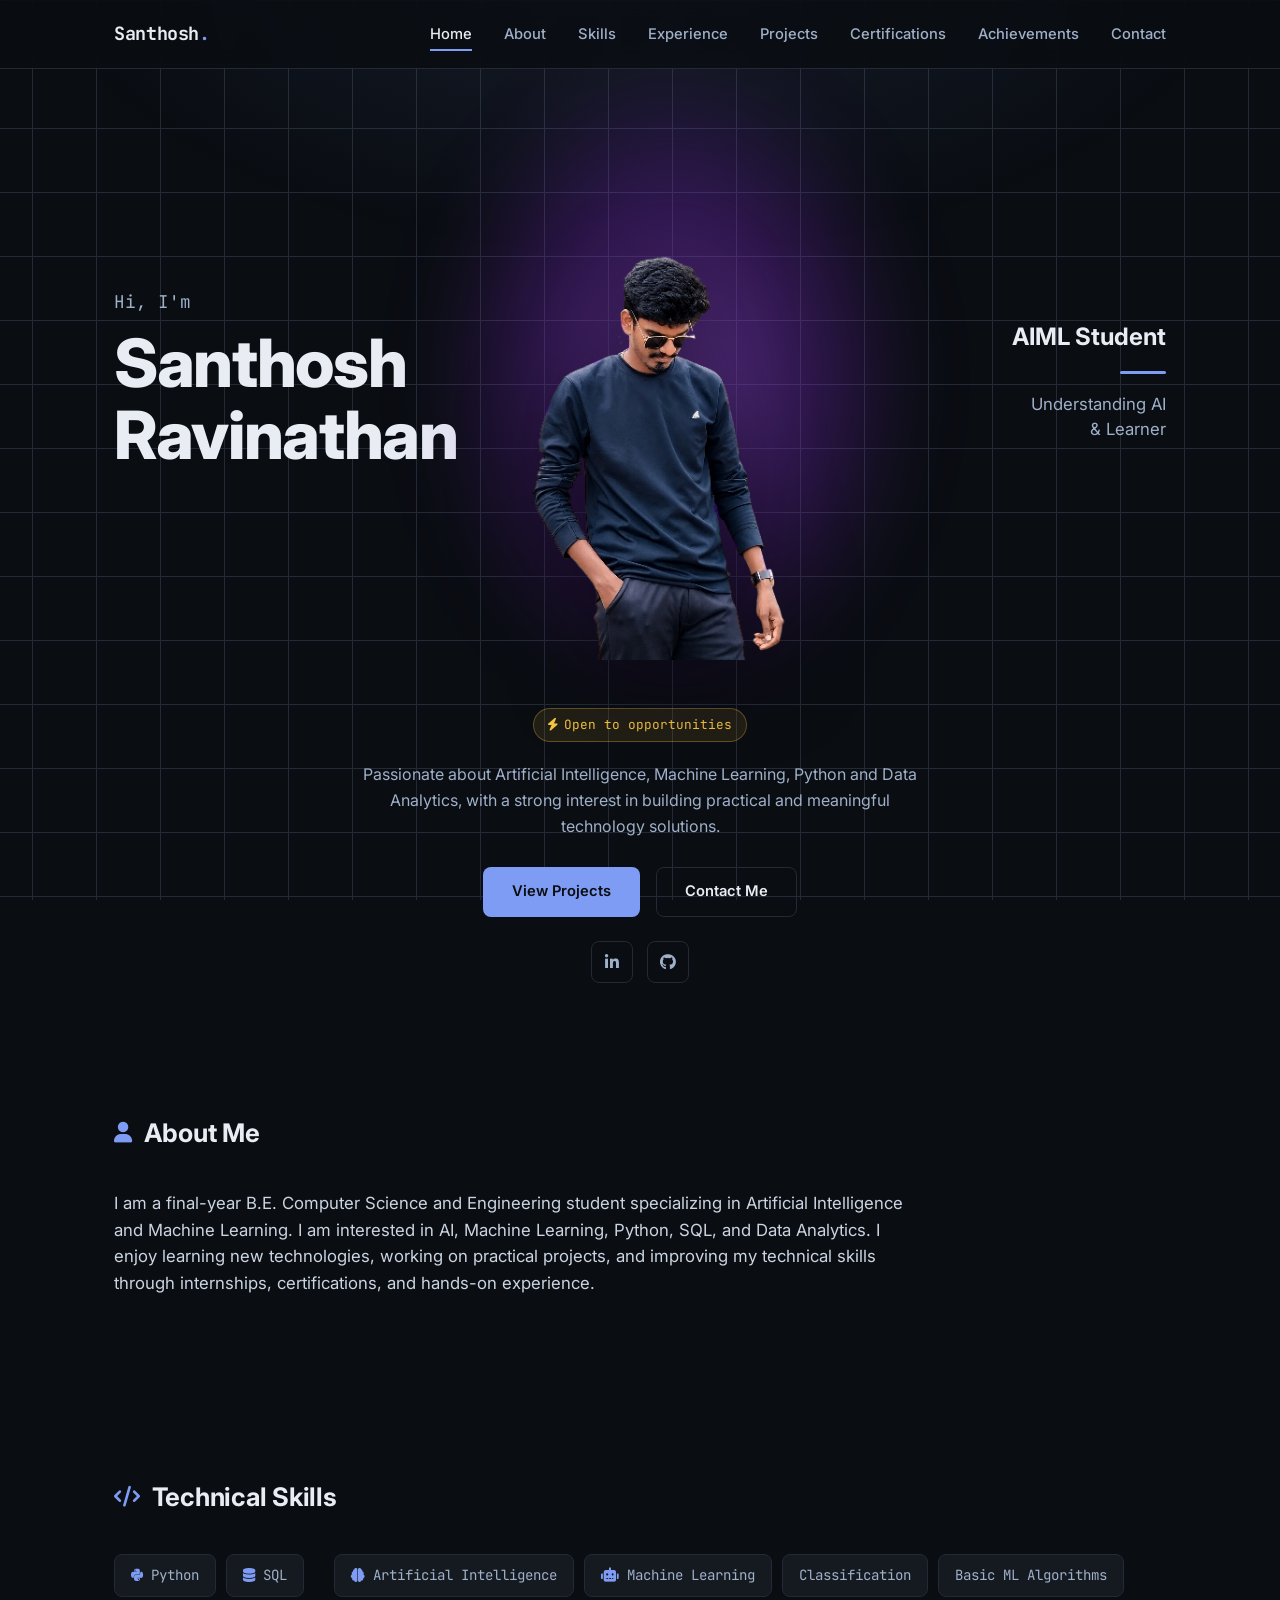
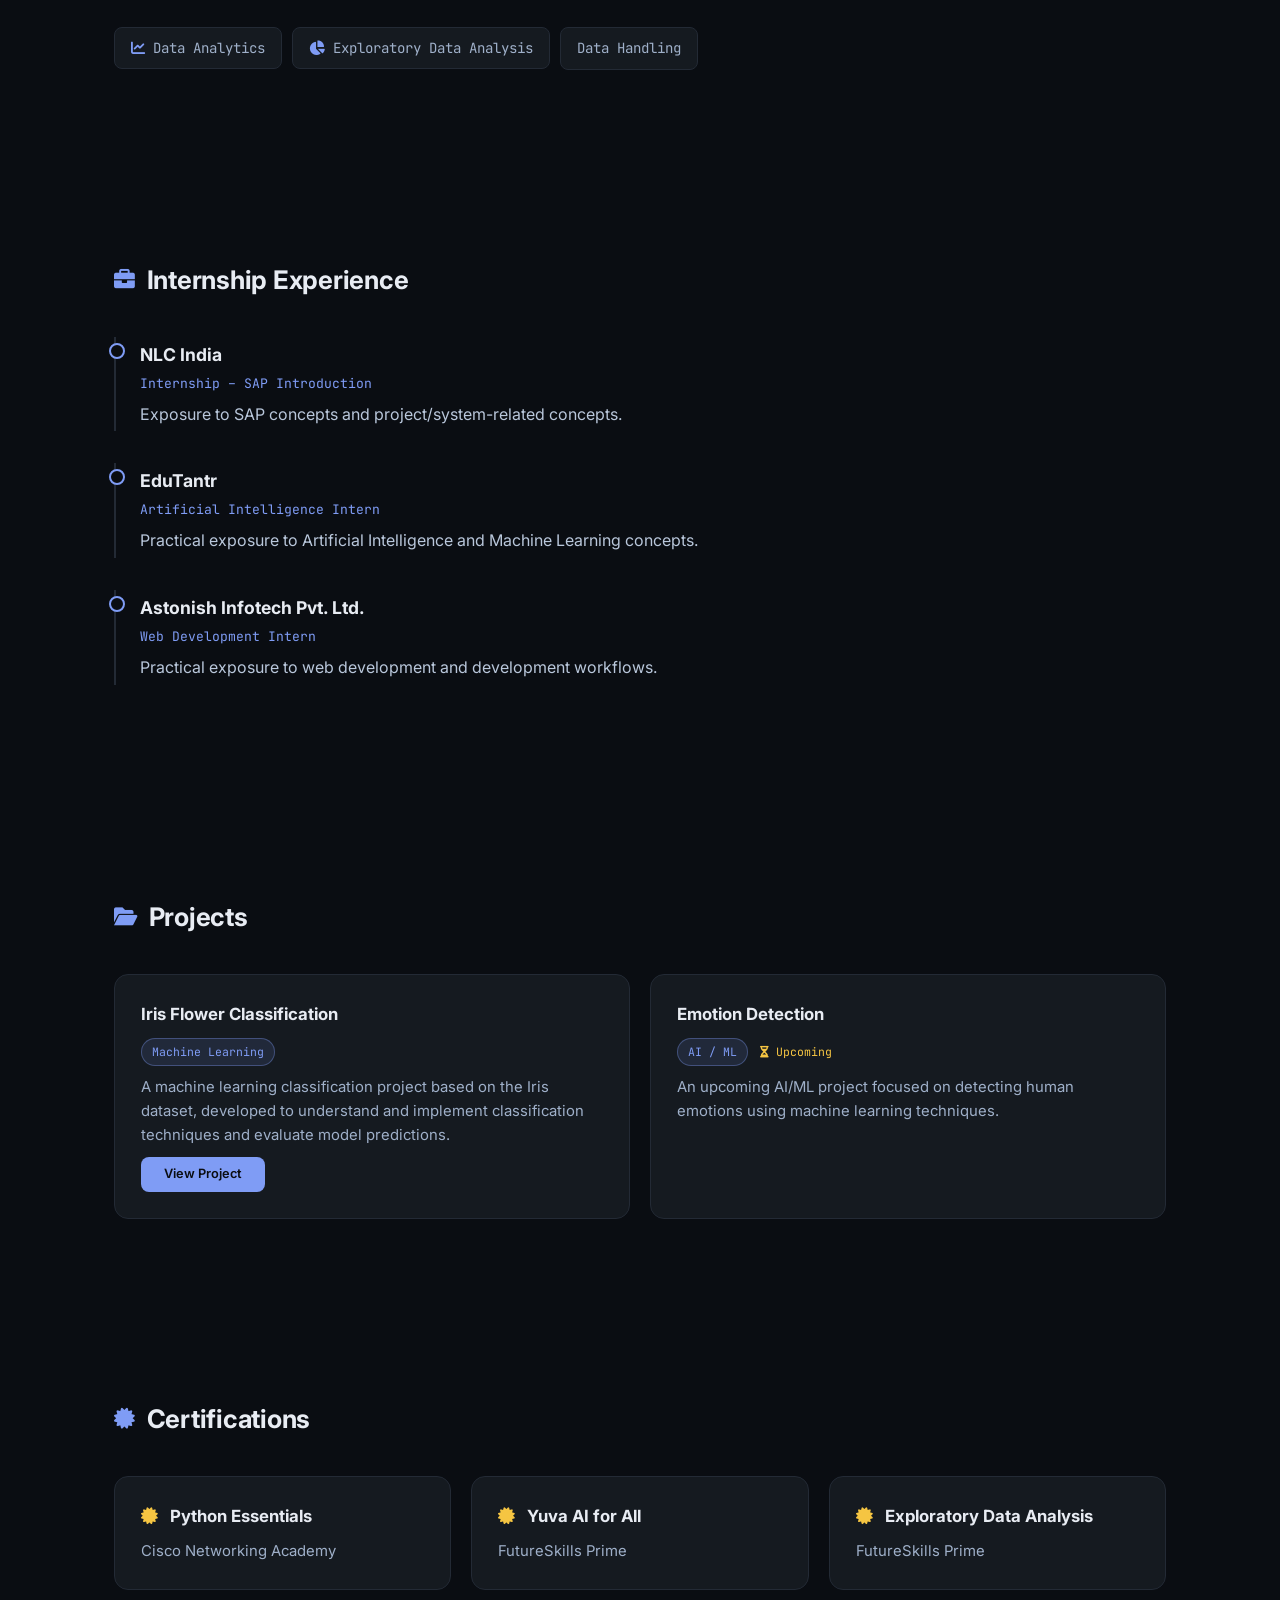
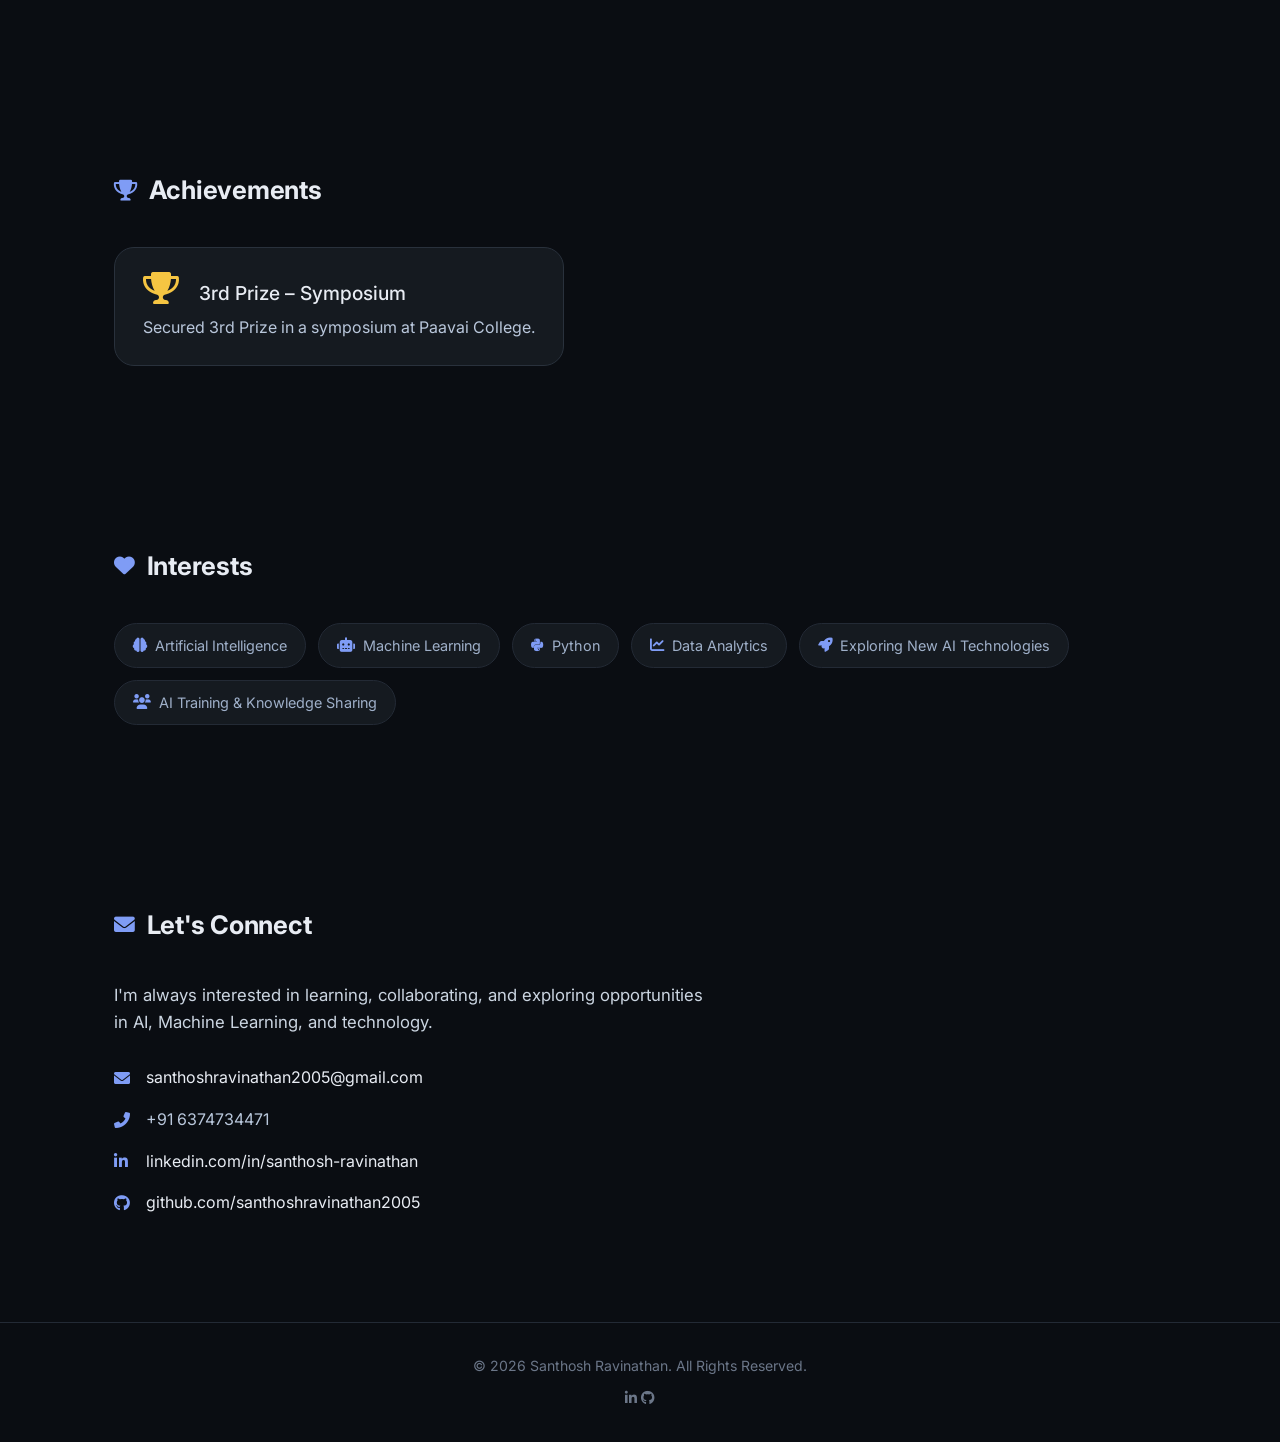
==== commit bf07e064: "Update index.html" ====
--- a/index.html
+++ b/index.html
@@ -4,18 +4,18 @@
 <meta charset="UTF-8" />
 <meta name="viewport" content="width=device-width, initial-scale=1.0" />
 <title>Santhosh Ravinathan · AI/ML Portfolio</title>
- 
+
 <!-- Google Font & Font Awesome -->
 <link rel="preconnect" href="https://fonts.googleapis.com" />
 <link rel="preconnect" href="https://fonts.gstatic.com" crossorigin />
 <link href="https://fonts.googleapis.com/css2?family=Inter:opsz@14..32&family=JetBrains+Mono:wght@400;500;700&display=swap" rel="stylesheet" />
 <link rel="stylesheet" href="https://cdnjs.cloudflare.com/ajax/libs/font-awesome/6.0.0-beta3/css/all.min.css" />
- 
+
 <!-- Custom CSS -->
 <link rel="stylesheet" href="css/style.css" />
 </head>
 <body>
- 
+
 <!-- NAVBAR -->
 <nav class="navbar" id="navbar">
 <div class="container nav-container">
@@ -35,29 +35,29 @@
 </ul>
 </div>
 </nav>
- 
+
 <!-- HERO -->
 <section class="hero" id="hero">
 <div class="container hero-flex">
- 
+
   <div class="hero-left">
     <div class="hero-greeting">Hi, I'm</div>
     <h1 class="hero-name">Santhosh<br>Ravinathan</h1>
   </div>
- 
+
   <div class="hero-center">
     <div class="glow-effect"></div>
-    <img src="images/profile-full.png" alt="Santhosh Ravinathan" class="hero-photo" />
+    <img src="images/profile.png" alt="Santhosh Ravinathan" class="hero-photo" />
   </div>
- 
+
   <div class="hero-right">
     <div class="hero-role">AIML Student</div>
     <div class="hero-divider"></div>
     <p class="hero-desc">Understanding AI<br>&amp; Learner</p>
   </div>
- 
+
 </div>
- 
+
 <div class="container hero-extra">
   <div class="opportunity-badge"><i class="fas fa-bolt" style="margin-right:6px;"></i>Open to opportunities</div>
   <p class="hero-para">Passionate about Artificial Intelligence, Machine Learning, Python and Data Analytics, with a strong interest in building practical and meaningful technology solutions.</p>
@@ -71,7 +71,7 @@
   </div>
 </div>
 </section>
- 
+
 <!-- ABOUT -->
 <section id="about" class="fade-section">
 <div class="container">
@@ -79,7 +79,7 @@
 <p style="max-width:800px; font-size:1.05rem; color:#cbd5e1;">I am a final-year B.E. Computer Science and Engineering student specializing in Artificial Intelligence and Machine Learning. I am interested in AI, Machine Learning, Python, SQL, and Data Analytics. I enjoy learning new technologies, working on practical projects, and improving my technical skills through internships, certifications, and hands-on experience.</p>
 </div>
 </section>
- 
+
 <!-- SKILLS -->
 <section id="skills" class="fade-section">
 <div class="container">
@@ -91,7 +91,7 @@
 </div>
 </div>
 </section>
- 
+
 <!-- EXPERIENCE -->
 <section id="experience" class="fade-section">
 <div class="container">
@@ -101,7 +101,7 @@
 <div class="exp-item"><h3>Astonish Infotech Pvt. Ltd.</h3><div class="meta">Web Development Intern</div><p style="color:#b9c7db;">Practical exposure to web development and development workflows.</p></div>
 </div>
 </section>
- 
+
 <!-- PROJECTS -->
 <section id="projects" class="fade-section">
 <div class="container">
@@ -112,7 +112,7 @@
 </div>
 </div>
 </section>
- 
+
 <!-- CERTIFICATIONS -->
 <section id="certifications" class="fade-section">
 <div class="container">
@@ -124,7 +124,7 @@
 </div>
 </div>
 </section>
- 
+
 <!-- ACHIEVEMENTS -->
 <section id="achievements" class="fade-section">
 <div class="container">
@@ -136,7 +136,7 @@
 </div>
 </div>
 </section>
- 
+
 <!-- INTERESTS -->
 <section id="interests" class="fade-section">
 <div class="container">
@@ -151,7 +151,7 @@
 </div>
 </div>
 </section>
- 
+
 <!-- CONTACT -->
 <section id="contact" class="fade-section">
 <div class="container">
@@ -165,7 +165,7 @@
 </div>
 </div>
 </section>
- 
+
 <!-- FOOTER -->
 <footer class="footer">
 <div class="container">
@@ -176,9 +176,8 @@
 </div>
 </div>
 </footer>
- 
+
 <!-- Custom JavaScript -->
 <script src="js/script.js"></script>
 </body>
 </html>
- 
--- a/css/style.css
+++ b/css/style.css
@@ -160,13 +160,120 @@
 .hero {
   min-height: 100vh;
   display: flex;
-  align-items: center;
-  padding: 140px 0 100px;
+  flex-direction: column;
+  justify-content: center;
+  padding: 100px 0 40px;
   position: relative;
   z-index: 1;
-}
- 
-.hero-content { max-width: 780px; }
+  overflow: hidden;
+}
+ 
+.hero-flex {
+  display: flex;
+  align-items: center;
+  justify-content: space-between;
+  gap: 24px;
+  width: 100%;
+  min-height: 560px;
+}
+ 
+.hero-left {
+  flex: 1;
+  min-width: 240px;
+}
+ 
+.hero-greeting {
+  font-family: var(--mono);
+  font-size: 1.1rem;
+  color: var(--text-dim);
+  margin-bottom: 12px;
+}
+ 
+.hero-name {
+  font-size: clamp(2.4rem, 5.2vw, 4.2rem);
+  font-weight: 800;
+  letter-spacing: -0.02em;
+  line-height: 1.08;
+  color: var(--text);
+}
+ 
+/* Center: full-body cutout photo with a tall purple glow behind it, fixed to the visual center */
+.hero-center {
+  flex: 1.1;
+  min-width: 260px;
+  height: 100%;
+  min-height: 560px;
+  display: flex;
+  align-items: center;
+  justify-content: center;
+  position: relative;
+}
+ 
+.glow-effect {
+  position: absolute;
+  top: 50%;
+  left: 50%;
+  transform: translate(-50%, -50%);
+  width: 480px;
+  height: 640px;
+  border-radius: 50%;
+  background: radial-gradient(
+    ellipse,
+    rgba(168, 85, 247, 0.55) 0%,
+    rgba(139, 43, 226, 0.28) 40%,
+    rgba(139, 43, 226, 0) 72%
+  );
+  filter: blur(35px);
+  z-index: 0;
+  pointer-events: none;
+}
+ 
+.hero-photo {
+  position: relative;
+  z-index: 1;
+  height: 85%;
+  max-height: 560px;
+  width: auto;
+  object-fit: contain;
+  filter: drop-shadow(0 20px 40px rgba(0, 0, 0, 0.5));
+}
+ 
+/* Right: role label + divider + description */
+.hero-right {
+  flex: 0.8;
+  min-width: 170px;
+  display: flex;
+  flex-direction: column;
+  align-items: flex-end;
+  text-align: right;
+}
+ 
+.hero-role {
+  font-size: 1.5rem;
+  font-weight: 700;
+  color: var(--text);
+  margin-bottom: 14px;
+}
+ 
+.hero-divider {
+  width: 46px;
+  height: 3px;
+  background: var(--accent);
+  border-radius: 2px;
+  margin-bottom: 18px;
+}
+ 
+.hero-desc {
+  font-size: 1.05rem;
+  color: var(--text-dim);
+  line-height: 1.5;
+}
+ 
+/* Compact row beneath the main hero: badge, intro line, CTAs, socials */
+.hero-extra {
+  margin-top: 48px;
+  text-align: center;
+}
  
 .opportunity-badge {
   display: inline-flex;
@@ -178,31 +285,38 @@
   border: 1px solid rgba(245, 197, 66, 0.3);
   padding: 6px 14px;
   border-radius: 100px;
+  margin-bottom: 20px;
+}
+ 
+.hero-para {
+  color: var(--text-dim);
+  max-width: 560px;
+  font-size: 1rem;
+  margin: 0 auto 28px;
+}
+ 
+.hero-extra .btn-group {
+  justify-content: center;
   margin-bottom: 24px;
 }
  
-.hero h1 {
-  font-size: clamp(2.2rem, 5vw, 3.4rem);
-  font-weight: 800;
-  letter-spacing: -0.02em;
-  line-height: 1.15;
-  margin-bottom: 14px;
-}
-.hero h1 span { color: var(--accent); }
- 
-.subhead {
-  font-family: var(--mono);
-  color: var(--text-dim);
-  font-size: 1.05rem;
-  margin-bottom: 20px;
-}
- 
-.hero > .container > p,
-.hero-content > p {
-  color: var(--text-dim);
-  max-width: 620px;
-  font-size: 1.05rem;
-  margin-bottom: 32px;
+.hero-extra .social-icons {
+  justify-content: center;
+}
+ 
+@media (max-width: 900px) {
+  .hero { padding: 120px 0 50px; }
+  .hero-flex {
+    flex-direction: column;
+    text-align: center;
+    gap: 28px;
+    min-height: auto;
+  }
+  .hero-left { text-align: center; }
+  .hero-center { min-height: 380px; order: -1; }
+  .hero-photo { height: 340px; max-height: 60vh; }
+  .glow-effect { width: 320px; height: 420px; }
+  .hero-right { align-items: center; text-align: center; }
 }
  
 .btn-group {
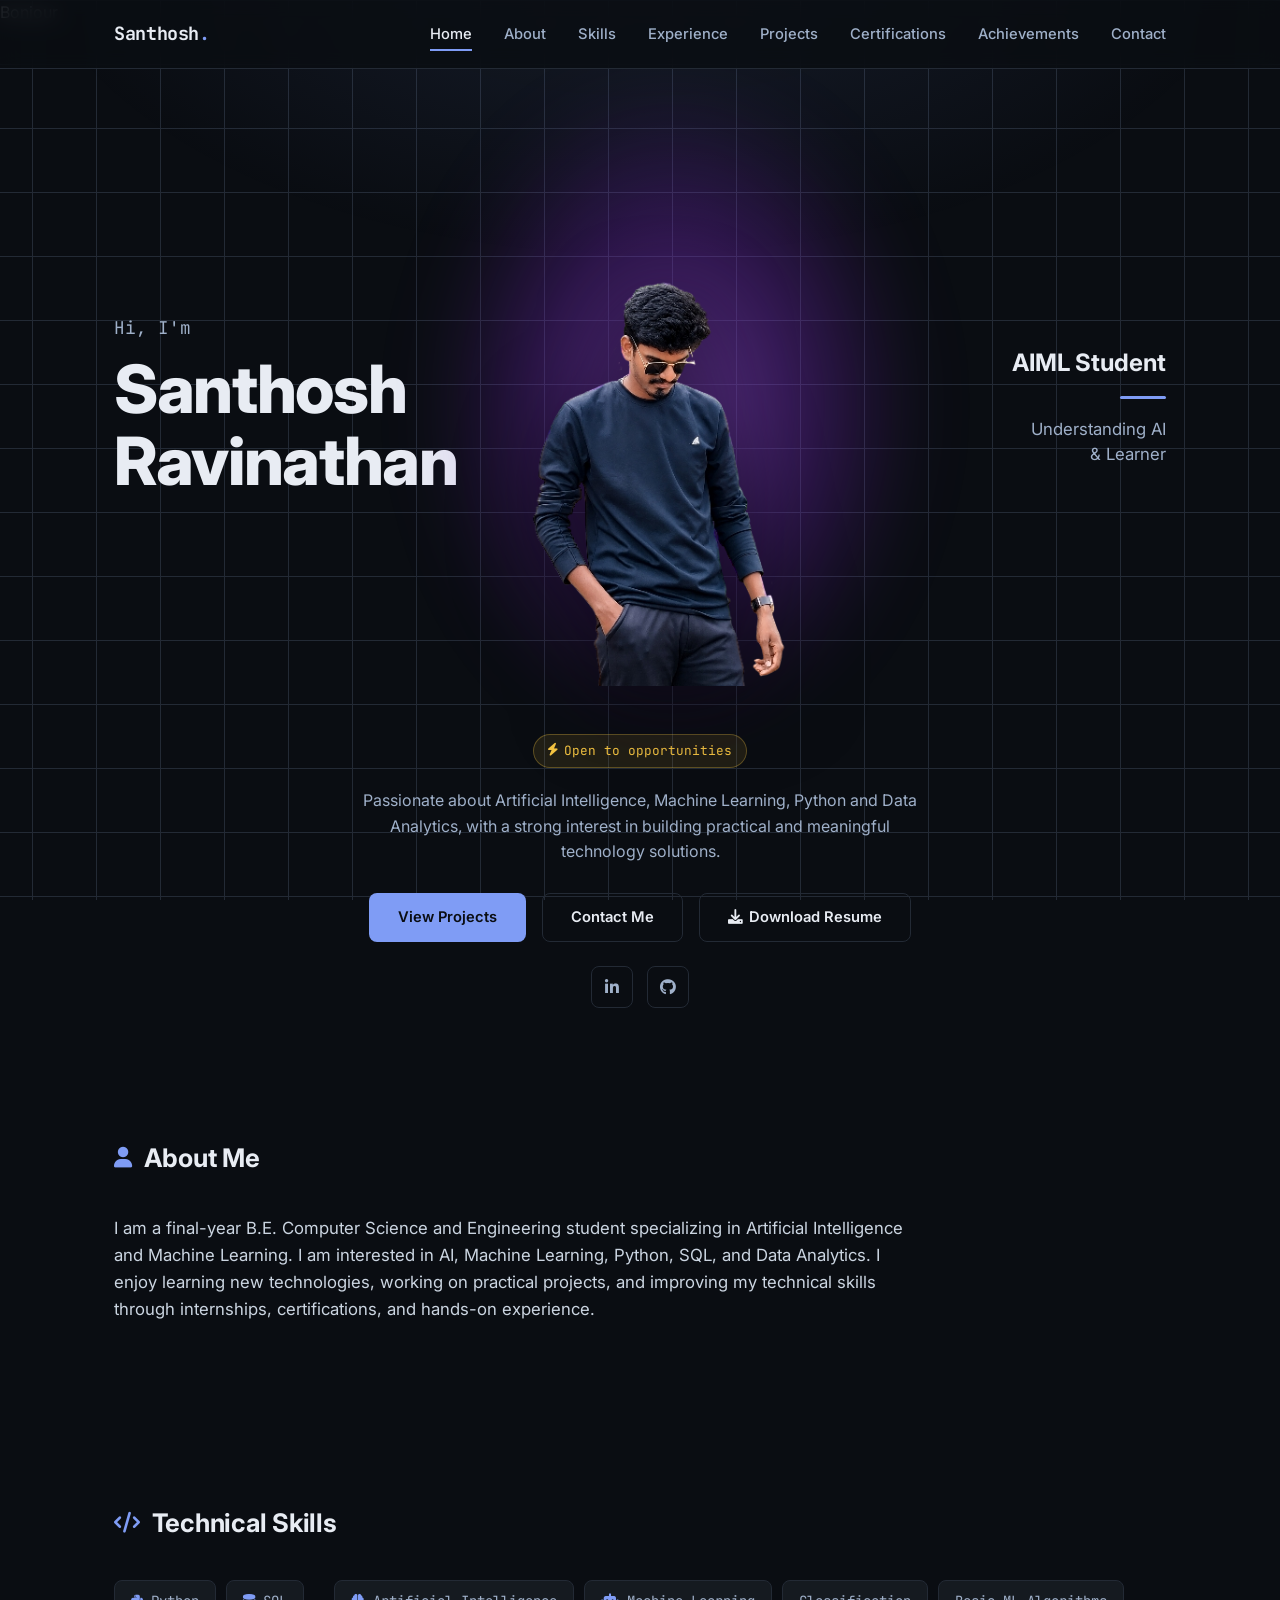
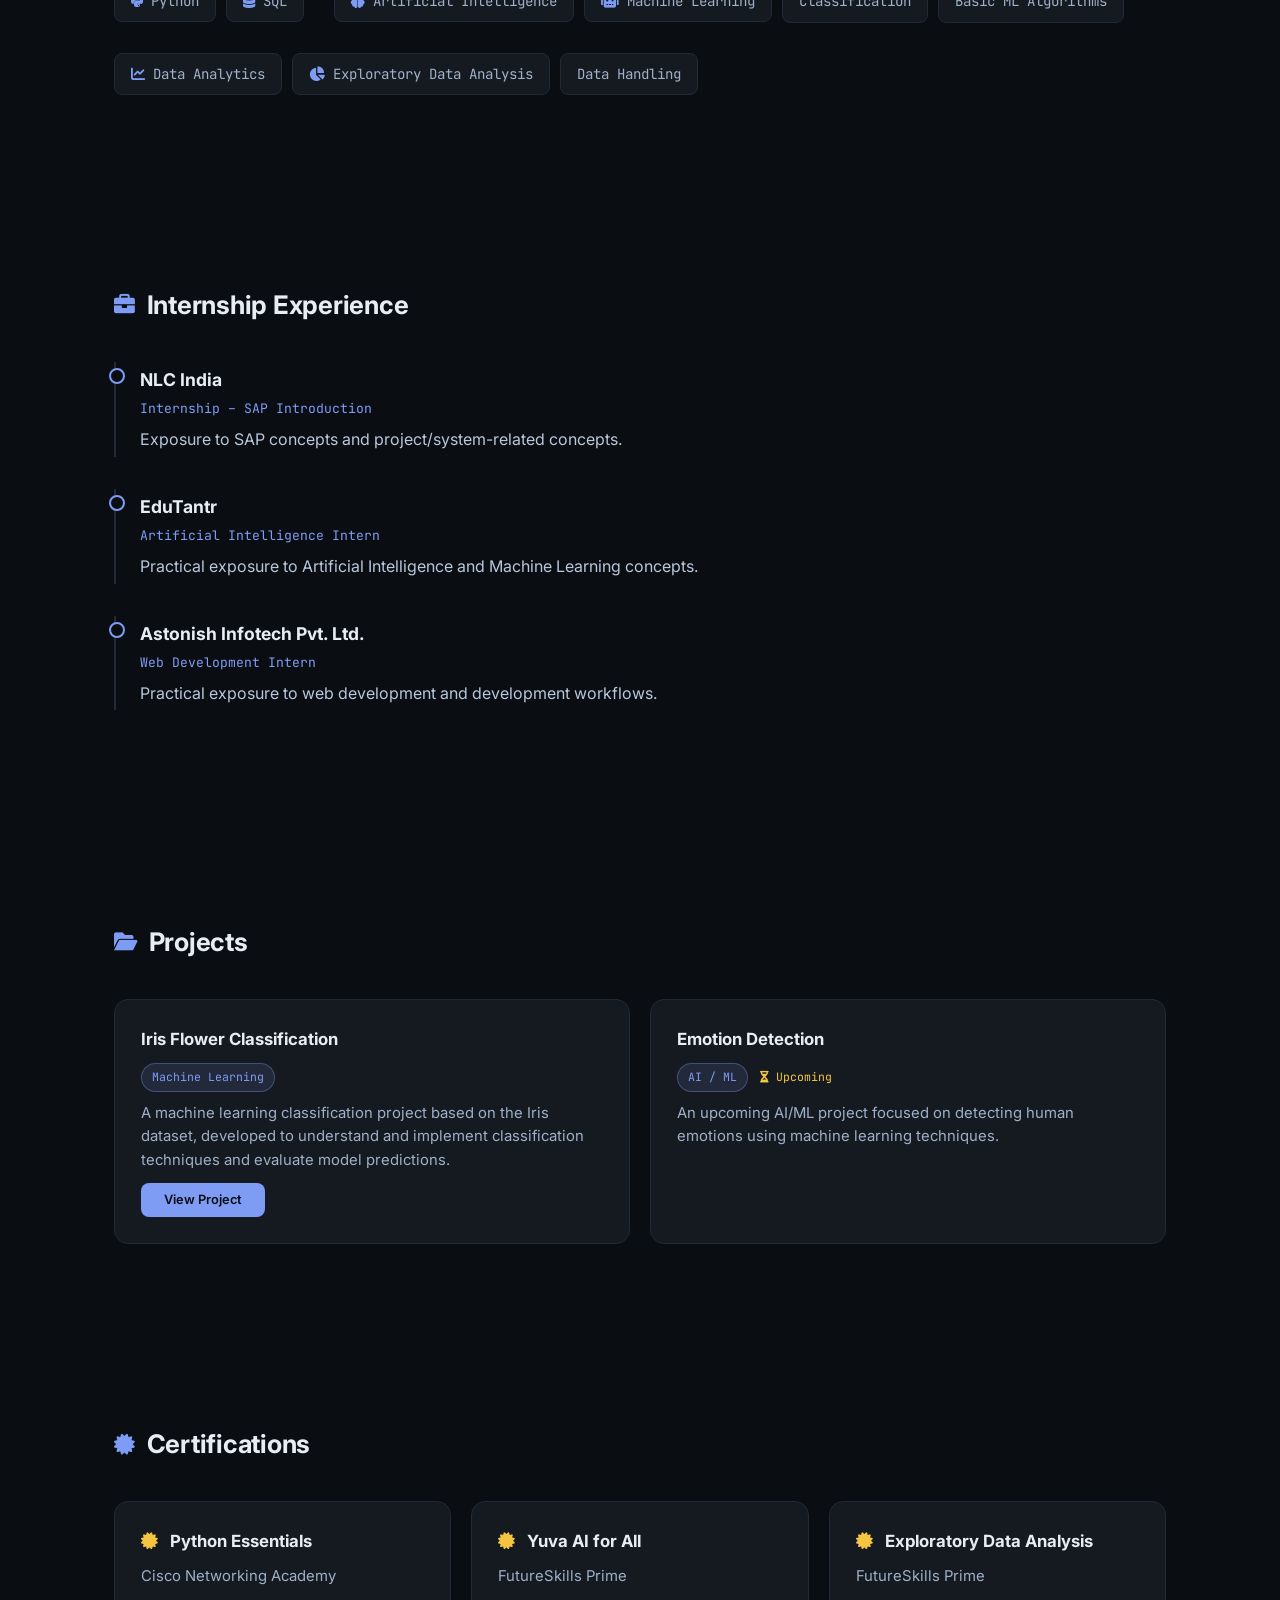
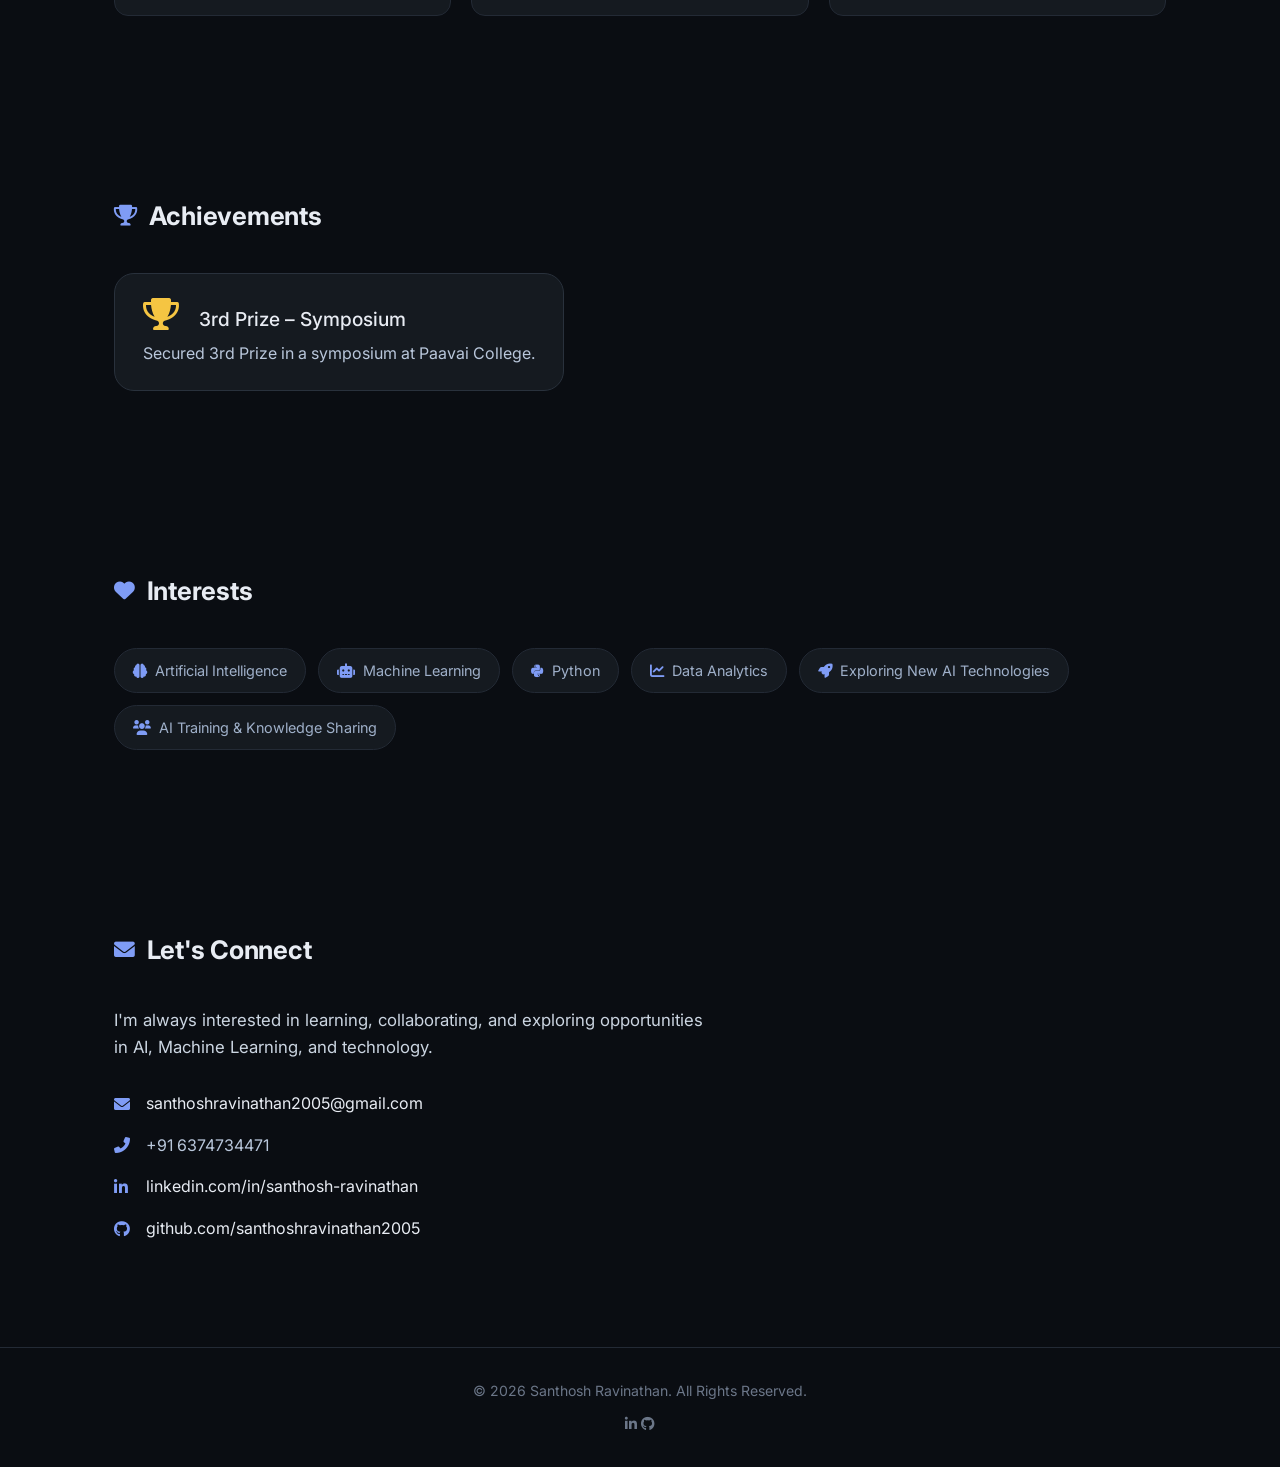
==== commit a8859263: "Update index.html" ====
--- a/index.html
+++ b/index.html
@@ -4,18 +4,24 @@
 <meta charset="UTF-8" />
 <meta name="viewport" content="width=device-width, initial-scale=1.0" />
 <title>Santhosh Ravinathan · AI/ML Portfolio</title>
-
+ 
 <!-- Google Font & Font Awesome -->
 <link rel="preconnect" href="https://fonts.googleapis.com" />
 <link rel="preconnect" href="https://fonts.gstatic.com" crossorigin />
 <link href="https://fonts.googleapis.com/css2?family=Inter:opsz@14..32&family=JetBrains+Mono:wght@400;500;700&display=swap" rel="stylesheet" />
 <link rel="stylesheet" href="https://cdnjs.cloudflare.com/ajax/libs/font-awesome/6.0.0-beta3/css/all.min.css" />
-
+ 
 <!-- Custom CSS -->
 <link rel="stylesheet" href="css/style.css" />
 </head>
 <body>
-
+ 
+<!-- PRELOADER: cycles "Hi" through multiple languages, then fades out -->
+<div id="preloader">
+  <div id="preloader-text">Hi</div>
+</div>
+ 
+ 
 <!-- NAVBAR -->
 <nav class="navbar" id="navbar">
 <div class="container nav-container">
@@ -35,35 +41,36 @@
 </ul>
 </div>
 </nav>
-
+ 
 <!-- HERO -->
 <section class="hero" id="hero">
 <div class="container hero-flex">
-
+ 
   <div class="hero-left">
     <div class="hero-greeting">Hi, I'm</div>
     <h1 class="hero-name">Santhosh<br>Ravinathan</h1>
   </div>
-
+ 
   <div class="hero-center">
     <div class="glow-effect"></div>
     <img src="images/profile.png" alt="Santhosh Ravinathan" class="hero-photo" />
   </div>
-
+ 
   <div class="hero-right">
     <div class="hero-role">AIML Student</div>
     <div class="hero-divider"></div>
     <p class="hero-desc">Understanding AI<br>&amp; Learner</p>
   </div>
-
-</div>
-
+ 
+</div>
+ 
 <div class="container hero-extra">
   <div class="opportunity-badge"><i class="fas fa-bolt" style="margin-right:6px;"></i>Open to opportunities</div>
   <p class="hero-para">Passionate about Artificial Intelligence, Machine Learning, Python and Data Analytics, with a strong interest in building practical and meaningful technology solutions.</p>
   <div class="btn-group">
     <a href="#projects" class="btn btn-primary">View Projects</a>
     <a href="#contact" class="btn btn-outline">Contact Me</a>
+    <a href="resume.pdf" download class="btn btn-outline"><i class="fas fa-download" style="margin-right:6px;"></i>Download Resume</a>
   </div>
   <div class="social-icons">
     <a href="https://linkedin.com/in/santhosh-ravinathan-a9075b30b" target="_blank" aria-label="LinkedIn"><i class="fab fa-linkedin-in"></i></a>
@@ -71,7 +78,7 @@
   </div>
 </div>
 </section>
-
+ 
 <!-- ABOUT -->
 <section id="about" class="fade-section">
 <div class="container">
@@ -79,7 +86,7 @@
 <p style="max-width:800px; font-size:1.05rem; color:#cbd5e1;">I am a final-year B.E. Computer Science and Engineering student specializing in Artificial Intelligence and Machine Learning. I am interested in AI, Machine Learning, Python, SQL, and Data Analytics. I enjoy learning new technologies, working on practical projects, and improving my technical skills through internships, certifications, and hands-on experience.</p>
 </div>
 </section>
-
+ 
 <!-- SKILLS -->
 <section id="skills" class="fade-section">
 <div class="container">
@@ -91,7 +98,7 @@
 </div>
 </div>
 </section>
-
+ 
 <!-- EXPERIENCE -->
 <section id="experience" class="fade-section">
 <div class="container">
@@ -101,7 +108,7 @@
 <div class="exp-item"><h3>Astonish Infotech Pvt. Ltd.</h3><div class="meta">Web Development Intern</div><p style="color:#b9c7db;">Practical exposure to web development and development workflows.</p></div>
 </div>
 </section>
-
+ 
 <!-- PROJECTS -->
 <section id="projects" class="fade-section">
 <div class="container">
@@ -112,7 +119,7 @@
 </div>
 </div>
 </section>
-
+ 
 <!-- CERTIFICATIONS -->
 <section id="certifications" class="fade-section">
 <div class="container">
@@ -124,7 +131,7 @@
 </div>
 </div>
 </section>
-
+ 
 <!-- ACHIEVEMENTS -->
 <section id="achievements" class="fade-section">
 <div class="container">
@@ -136,7 +143,7 @@
 </div>
 </div>
 </section>
-
+ 
 <!-- INTERESTS -->
 <section id="interests" class="fade-section">
 <div class="container">
@@ -151,7 +158,7 @@
 </div>
 </div>
 </section>
-
+ 
 <!-- CONTACT -->
 <section id="contact" class="fade-section">
 <div class="container">
@@ -165,7 +172,7 @@
 </div>
 </div>
 </section>
-
+ 
 <!-- FOOTER -->
 <footer class="footer">
 <div class="container">
@@ -176,8 +183,36 @@
 </div>
 </div>
 </footer>
-
+ 
 <!-- Custom JavaScript -->
 <script src="js/script.js"></script>
+ 
+<!-- Preloader logic -->
+<script>
+(function () {
+  var greetings = ["Hi", "Hola", "Bonjour", "Ciao", "Hallo", "Olá", "Namaste", "வணக்கம்", "你好", "こんにちは", "안녕하세요", "Привет", "مرحبا", "Merhaba"];
+  var preloader = document.getElementById('preloader');
+  var textEl = document.getElementById('preloader-text');
+  if (!preloader || !textEl) return;
+ 
+  document.body.classList.add('no-scroll');
+  var i = 0;
+  var cycle = setInterval(function () {
+    i++;
+    textEl.textContent = greetings[i % greetings.length];
+  }, 150);
+ 
+  window.addEventListener('load', function () {
+    setTimeout(function () {
+      clearInterval(cycle);
+      preloader.classList.add('fade-out');
+      document.body.classList.remove('no-scroll');
+      setTimeout(function () { preloader.remove(); }, 700);
+    }, 2000);
+  });
+})();
+</script>
+ 
 </body>
 </html>
+ 
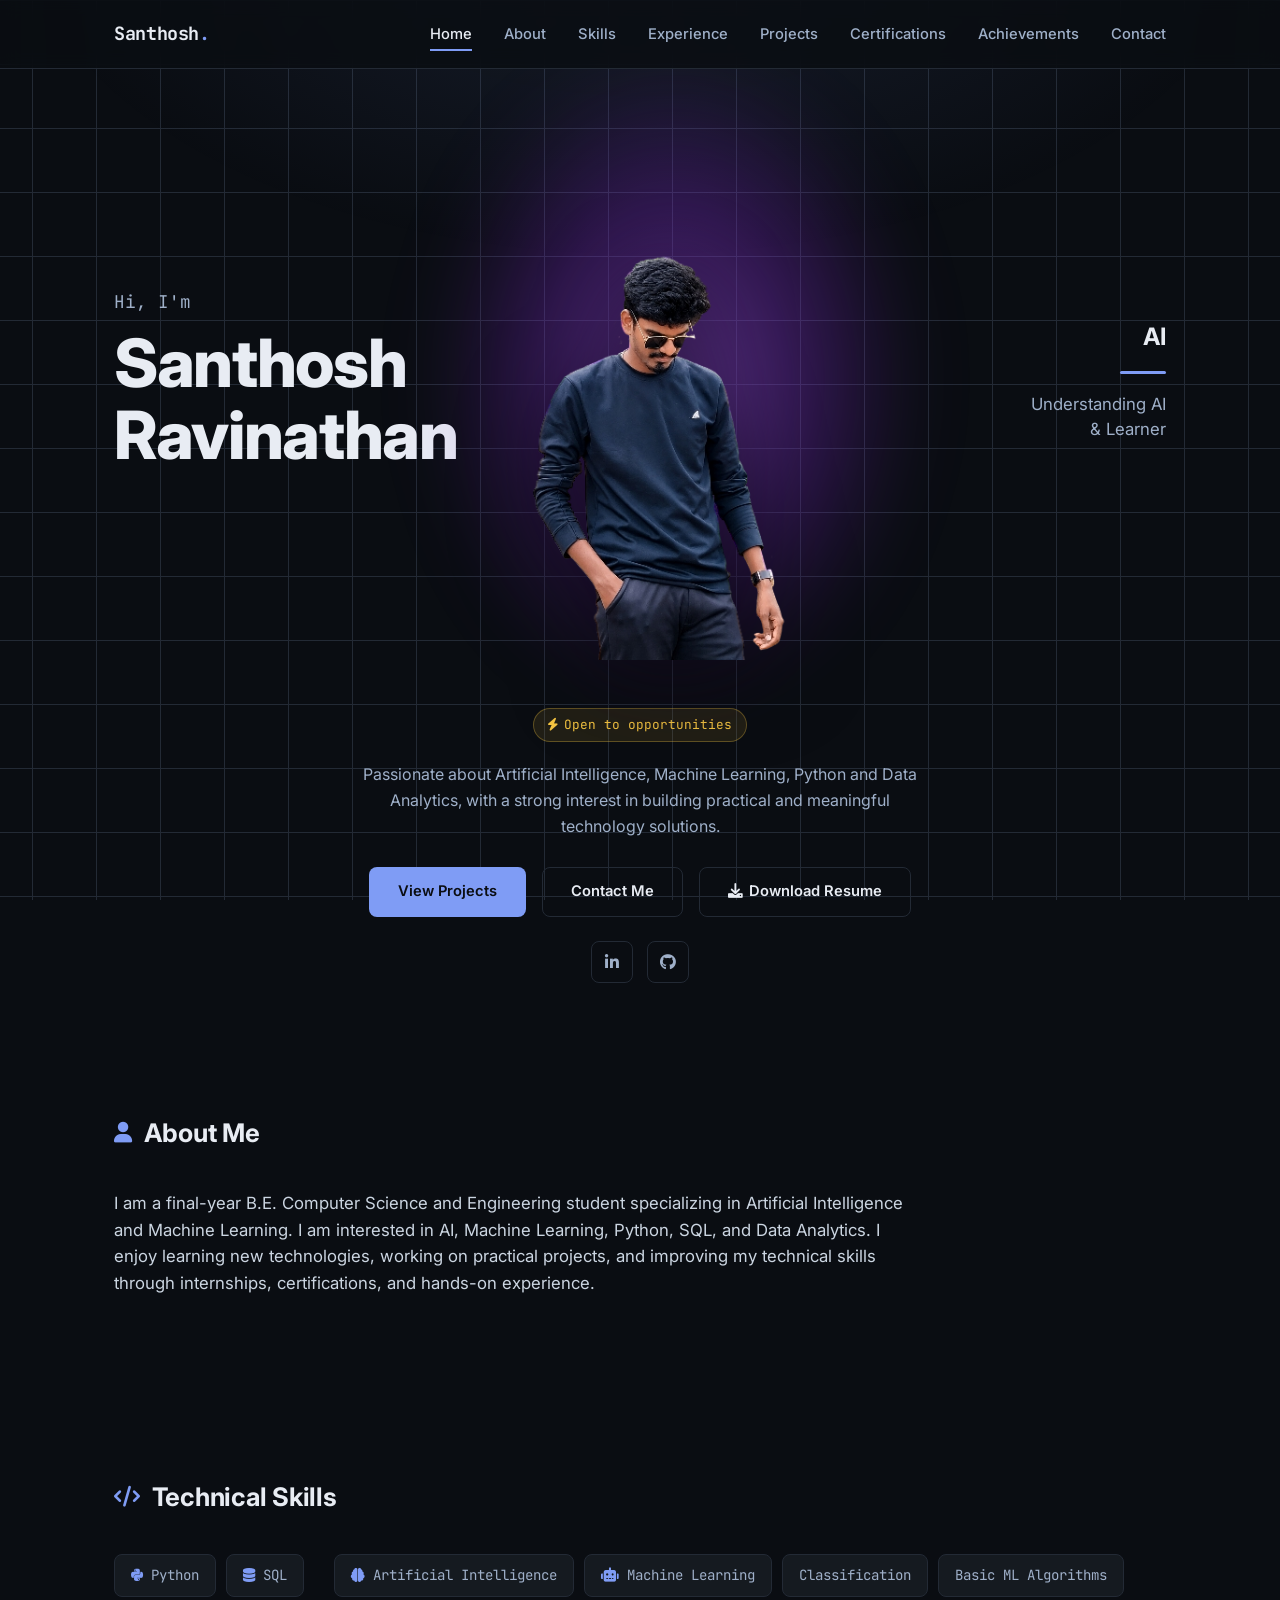
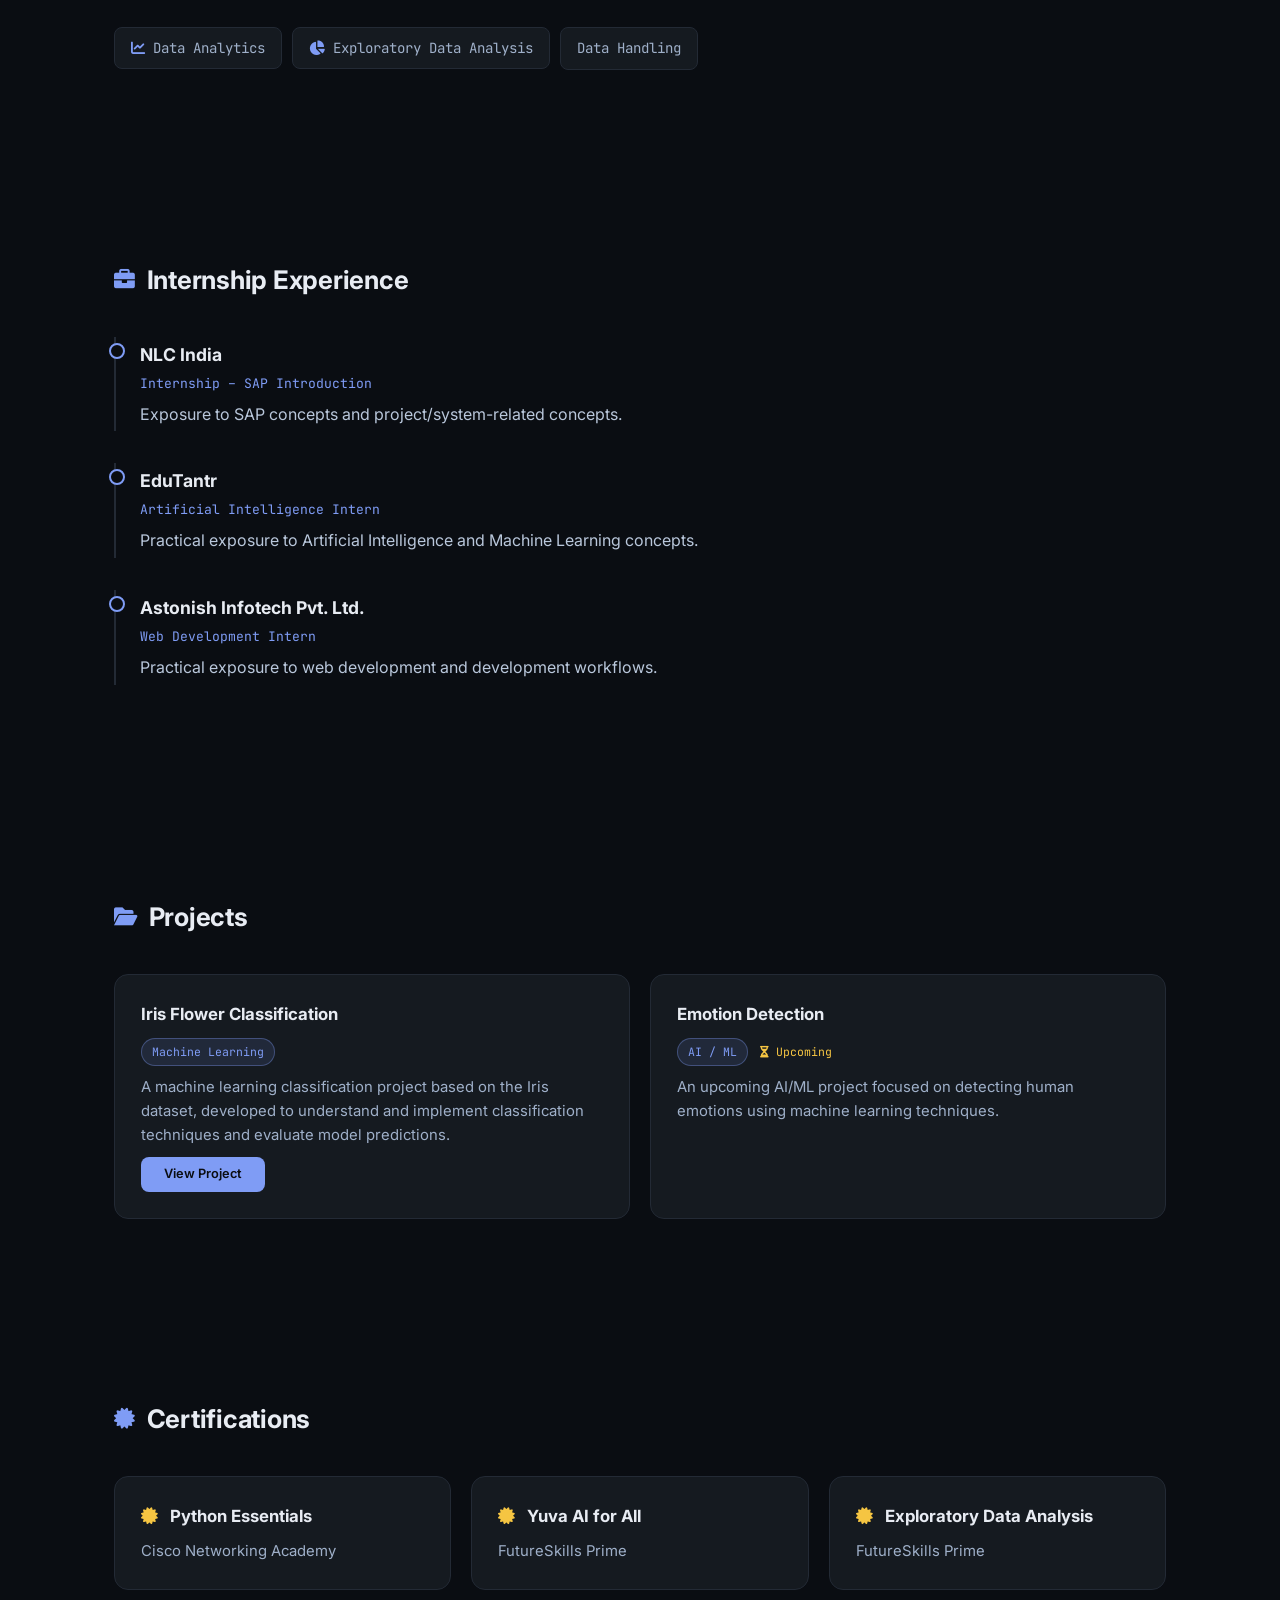
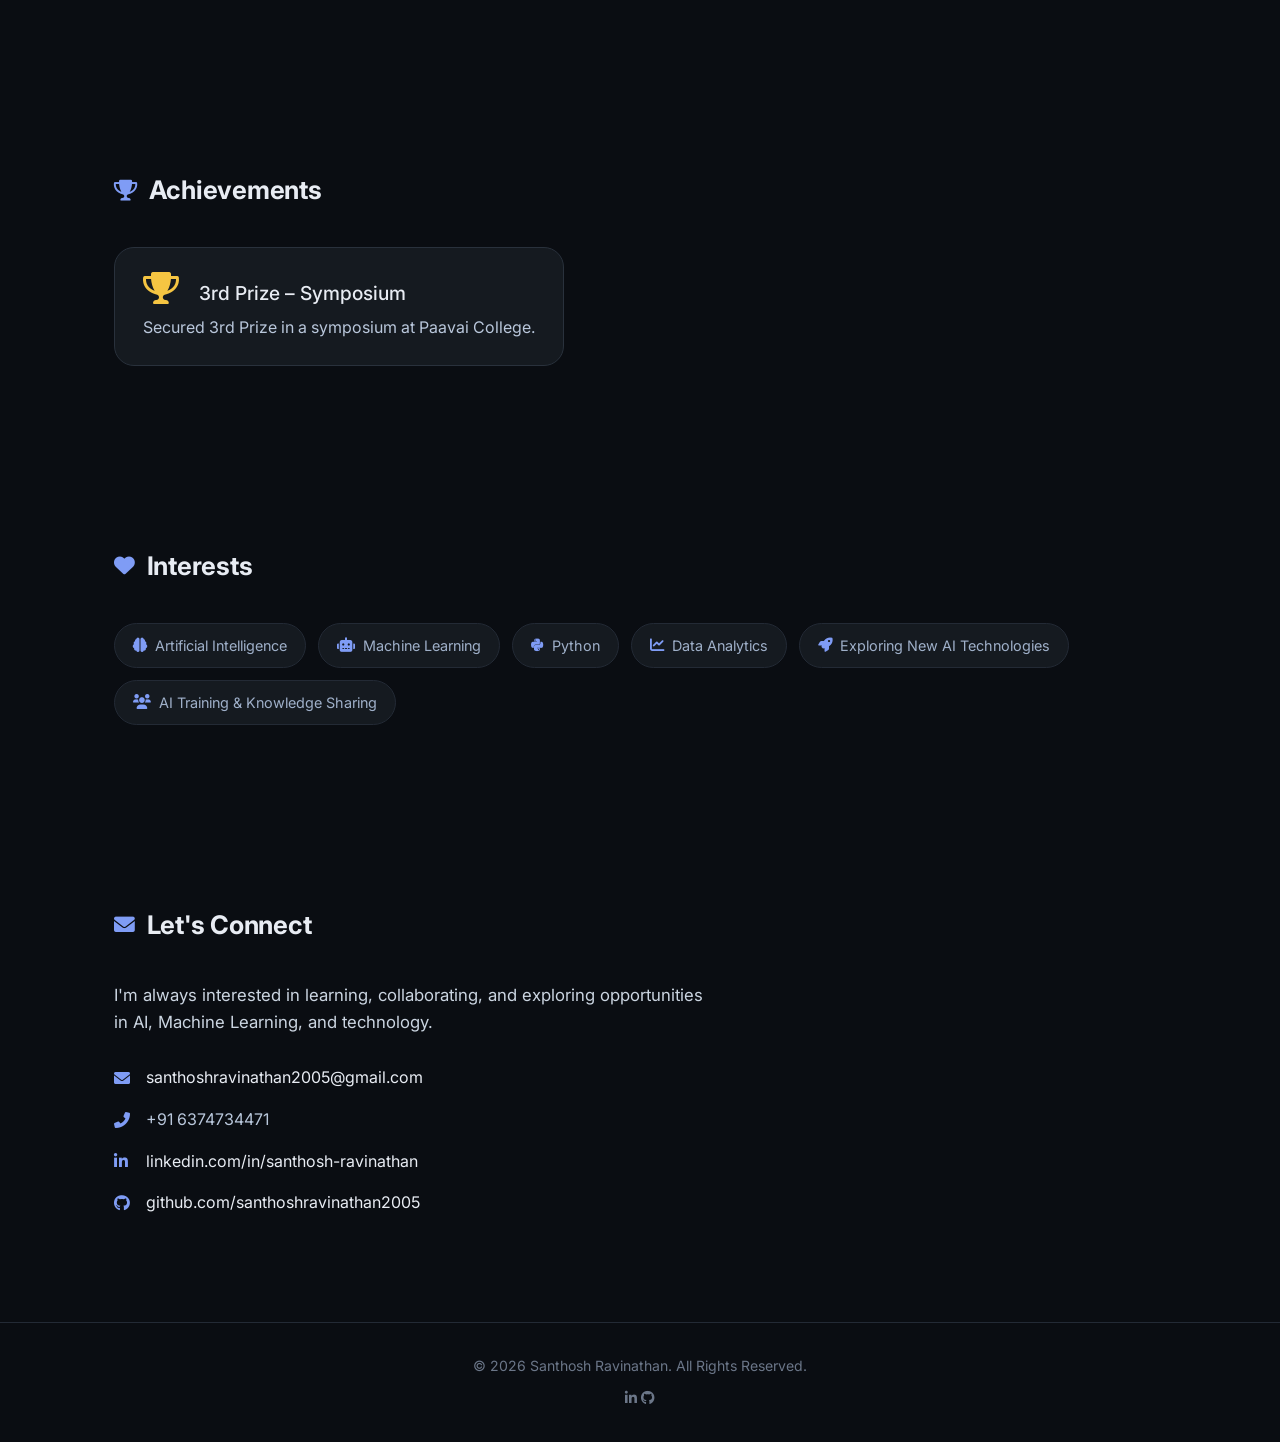
==== commit af89eae4: "Update index.html" ====
--- a/index.html
+++ b/index.html
@@ -4,6 +4,18 @@
 <meta charset="UTF-8" />
 <meta name="viewport" content="width=device-width, initial-scale=1.0" />
 <title>Santhosh Ravinathan · AI/ML Portfolio</title>
+<link rel="icon" type="image/svg+xml" href="favicon.svg" />
+ 
+<meta name="description" content="CSE (AI &amp; ML) student. Explore my projects, skills, and experience in artificial intelligence and machine learning." />
+<meta property="og:title" content="Santhosh Ravinathan | AI/ML Portfolio" />
+<meta property="og:description" content="CSE (AI &amp; ML) student. Explore my projects, skills, and experience in artificial intelligence and machine learning." />
+<meta property="og:image" content="https://santhosh-portfolio-tau-three.vercel.app/images/profile.png" />
+<meta property="og:url" content="https://santhosh-portfolio-tau-three.vercel.app/" />
+<meta property="og:type" content="website" />
+<meta name="twitter:card" content="summary_large_image" />
+<meta name="twitter:title" content="Santhosh Ravinathan | AI/ML Portfolio" />
+<meta name="twitter:description" content="CSE (AI &amp; ML) student. Explore my projects, skills, and experience in artificial intelligence and machine learning." />
+<meta name="twitter:image" content="https://santhosh-portfolio-tau-three.vercel.app/images/profile.png" />
  
 <!-- Google Font & Font Awesome -->
 <link rel="preconnect" href="https://fonts.googleapis.com" />
@@ -57,7 +69,7 @@
   </div>
  
   <div class="hero-right">
-    <div class="hero-role">AIML Student</div>
+    <div class="hero-role" id="hero-role">AIML Student</div>
     <div class="hero-divider"></div>
     <p class="hero-desc">Understanding AI<br>&amp; Learner</p>
   </div>
@@ -213,6 +225,39 @@
 })();
 </script>
  
+<!-- Typing animation for the hero role -->
+<script>
+(function () {
+  var roles = ["AIML Student", "AI Learner", "Python Developer", "ML Enthusiast"];
+  var el = document.getElementById('hero-role');
+  if (!el) return;
+  var roleIndex = 0, charIndex = 0, deleting = false;
+ 
+  function tick() {
+    var current = roles[roleIndex];
+    if (!deleting) {
+      charIndex++;
+      el.textContent = current.slice(0, charIndex);
+      if (charIndex === current.length) {
+        deleting = true;
+        setTimeout(tick, 1400);
+        return;
+      }
+    } else {
+      charIndex--;
+      el.textContent = current.slice(0, charIndex);
+      if (charIndex === 0) {
+        deleting = false;
+        roleIndex = (roleIndex + 1) % roles.length;
+      }
+    }
+    setTimeout(tick, deleting ? 40 : 80);
+  }
+ 
+  setTimeout(tick, 2600);
+})();
+</script>
+ 
 </body>
 </html>
  
--- a/css/style.css
+++ b/css/style.css
@@ -20,6 +20,37 @@
 * { box-sizing: border-box; margin: 0; padding: 0; }
  
 html { scroll-behavior: smooth; }
+ 
+body.no-scroll { overflow: hidden; }
+ 
+/* ==========================================================================
+   PRELOADER
+   ========================================================================== */
+ 
+#preloader {
+  position: fixed;
+  inset: 0;
+  z-index: 9999;
+  background: var(--bg);
+  display: flex;
+  align-items: center;
+  justify-content: center;
+  transition: opacity 0.65s ease, visibility 0.65s ease;
+}
+ 
+#preloader.fade-out {
+  opacity: 0;
+  visibility: hidden;
+  pointer-events: none;
+}
+ 
+#preloader-text {
+  font-family: var(--sans);
+  font-size: clamp(2.2rem, 8vw, 4.5rem);
+  font-weight: 800;
+  letter-spacing: -0.02em;
+  color: var(--text);
+}
  
 body {
   background: var(--bg);
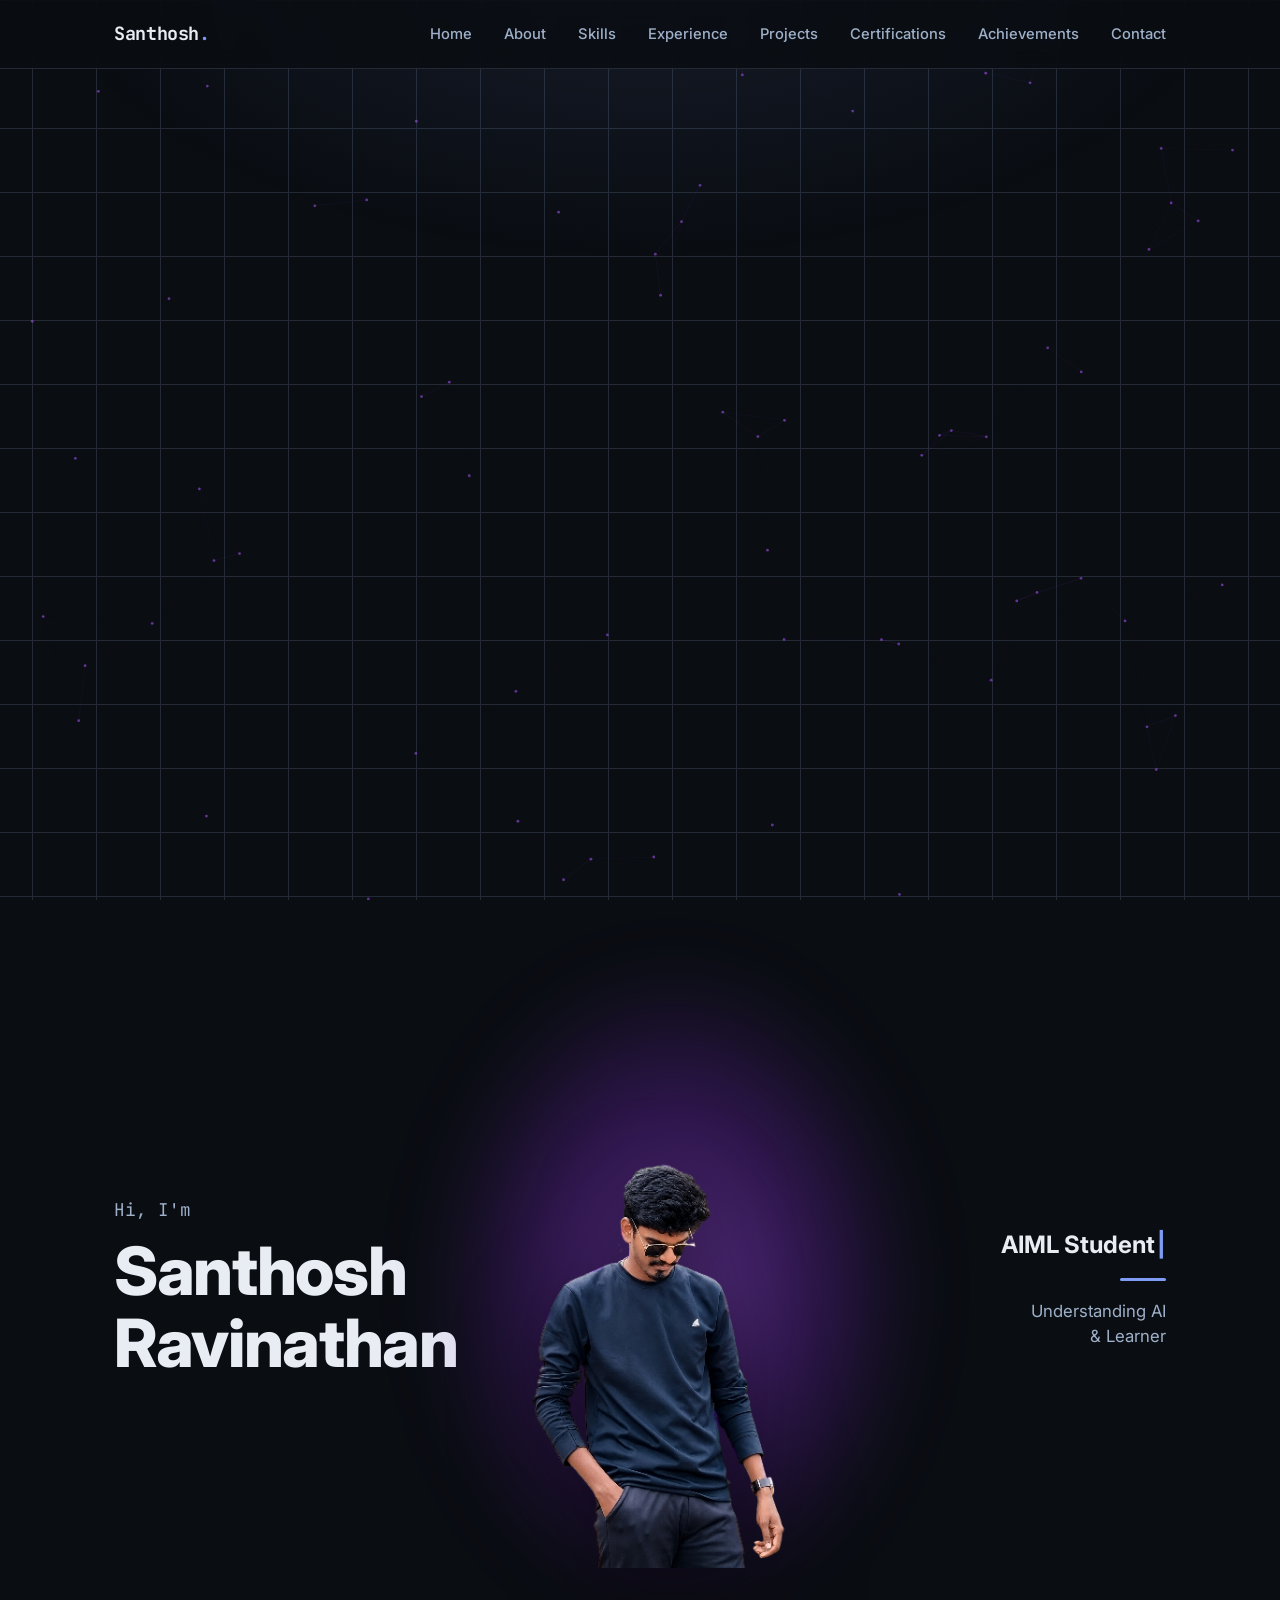
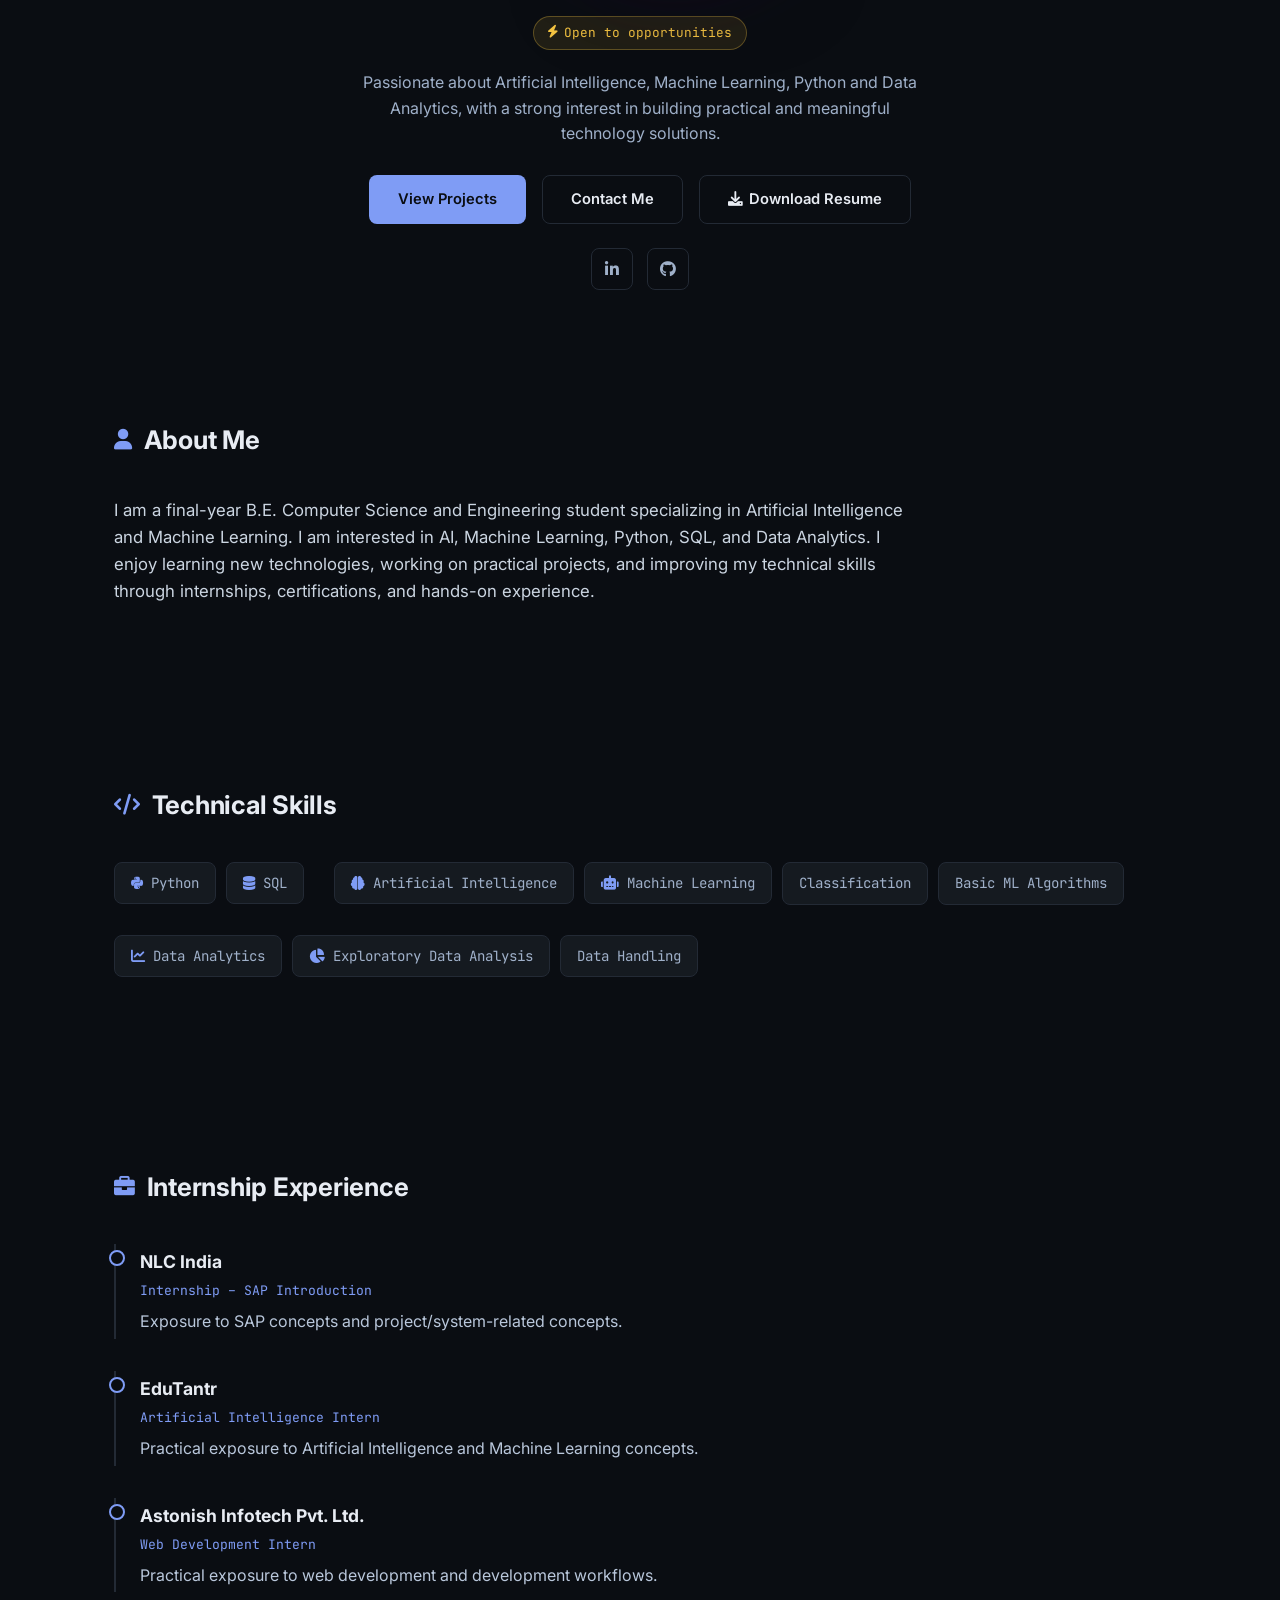
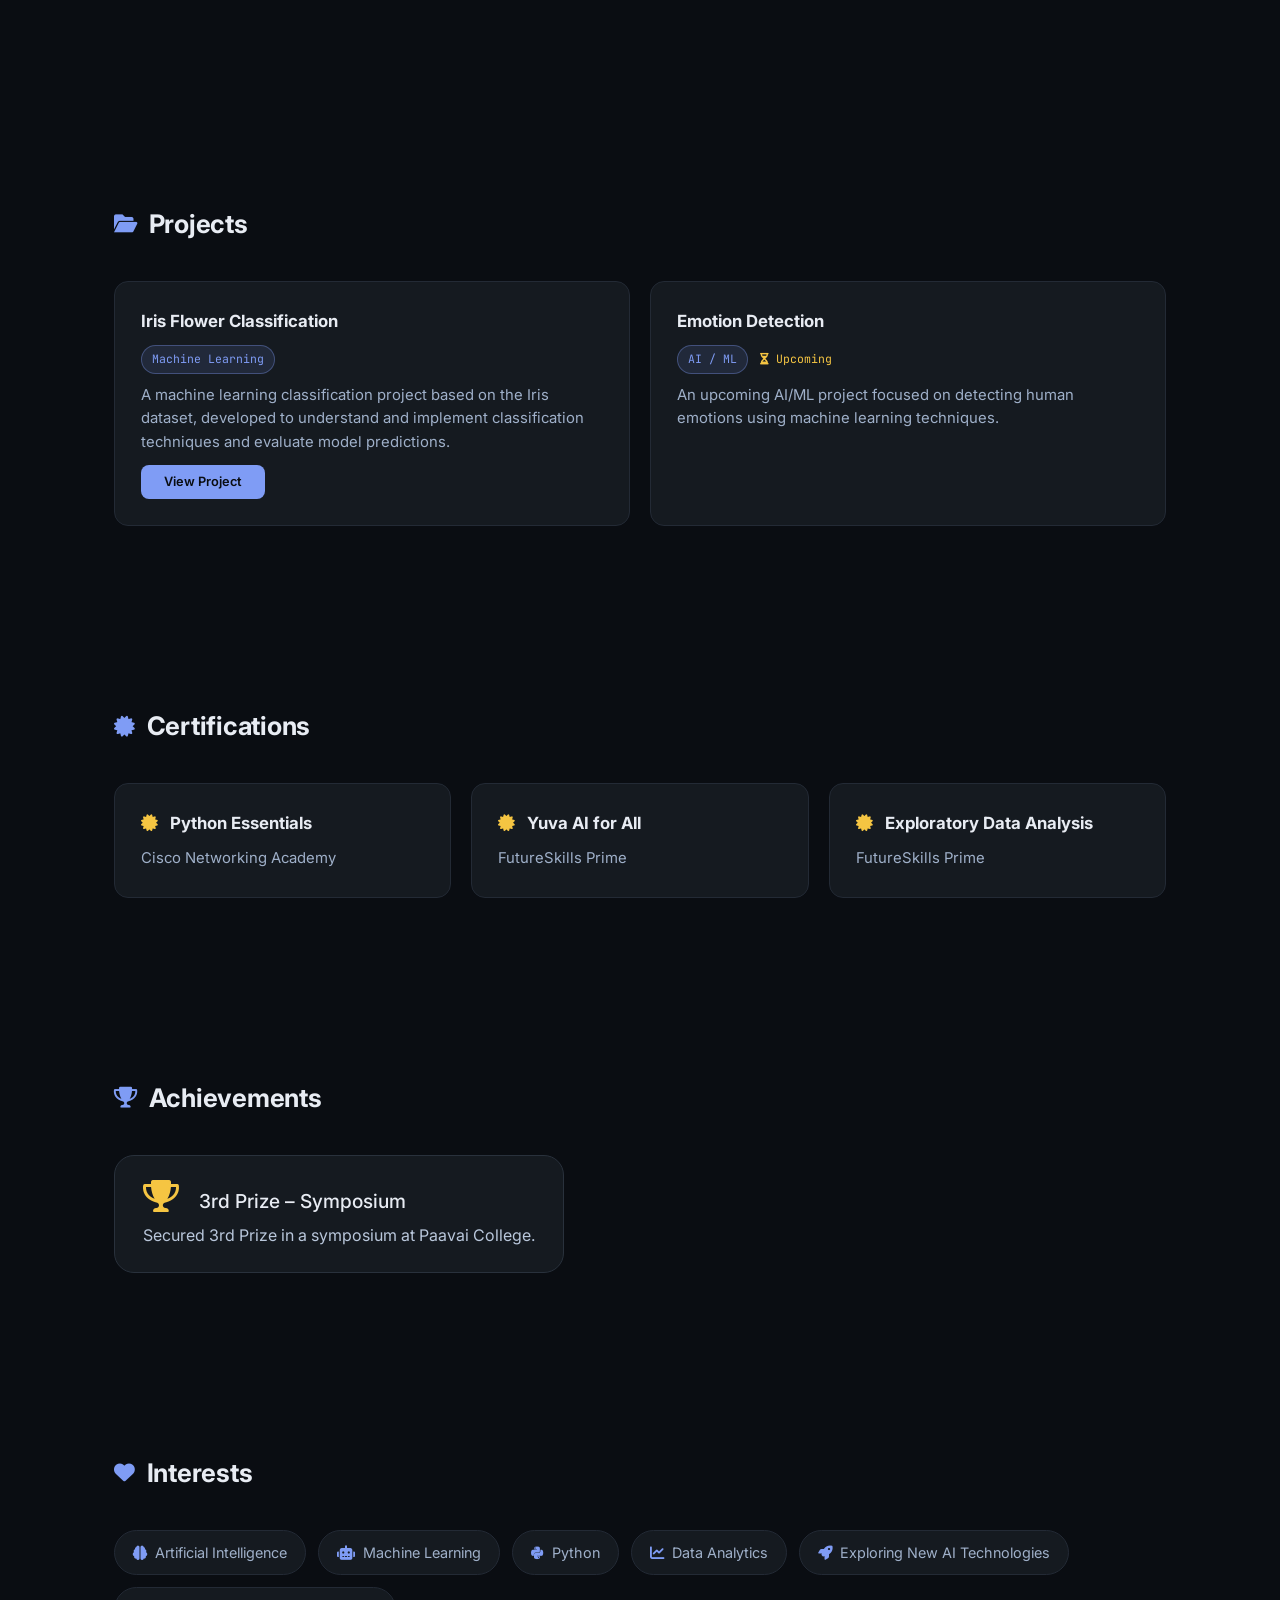
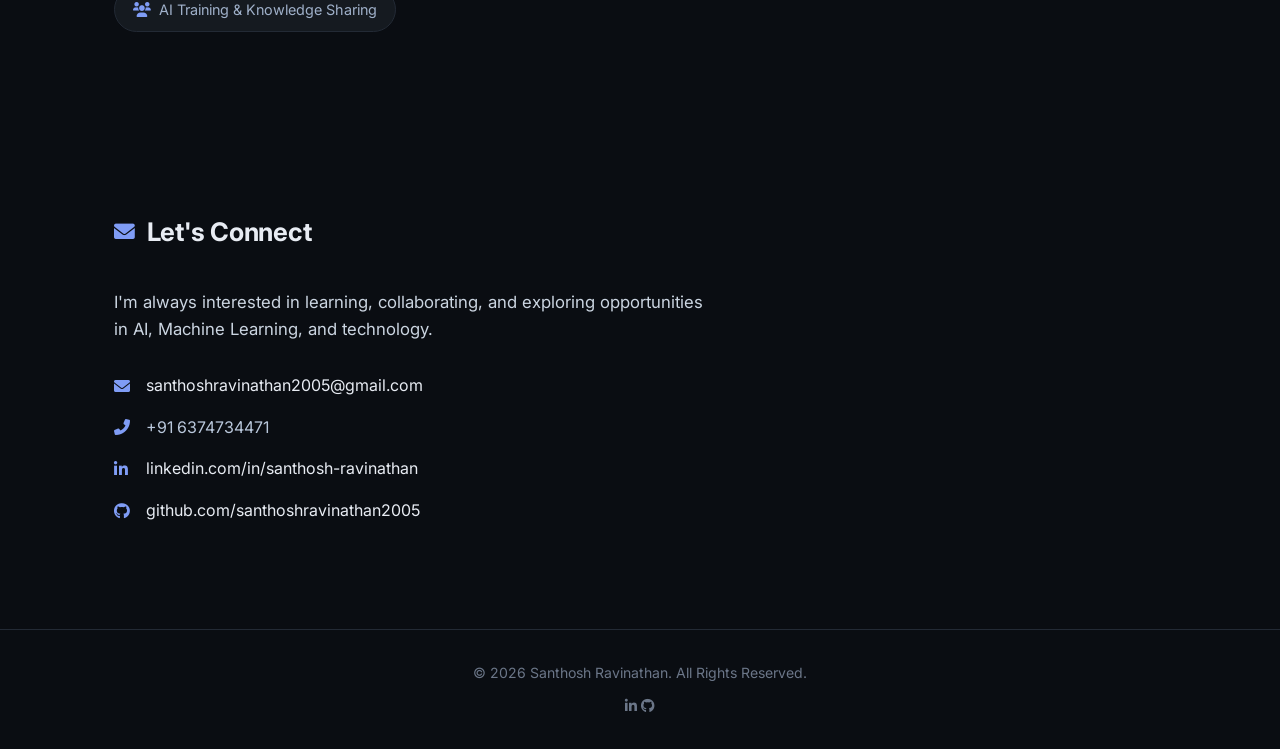
==== commit 73ea7f06: "Update index.html" ====
--- a/index.html
+++ b/index.html
@@ -27,6 +27,9 @@
 <link rel="stylesheet" href="css/style.css" />
 </head>
 <body>
+ 
+<!-- Animated particle network background -->
+<canvas id="bg-particles"></canvas>
  
 <!-- PRELOADER: cycles "Hi" through multiple languages, then fades out -->
 <div id="preloader">
@@ -258,6 +261,76 @@
 })();
 </script>
  
+<!-- Particle network background -->
+<script>
+(function () {
+  var canvas = document.getElementById('bg-particles');
+  if (!canvas) return;
+  var ctx = canvas.getContext('2d');
+  var w, h, dpr = Math.min(window.devicePixelRatio || 1, 2);
+  var particles = [];
+  var count = window.innerWidth < 700 ? 35 : 70;
+ 
+  function resize() {
+    w = window.innerWidth; h = window.innerHeight;
+    canvas.width = w * dpr; canvas.height = h * dpr;
+    canvas.style.width = w + 'px'; canvas.style.height = h + 'px';
+    ctx.setTransform(dpr, 0, 0, dpr, 0, 0);
+  }
+ 
+  function init() {
+    resize();
+    particles = [];
+    for (var i = 0; i < count; i++) {
+      particles.push({
+        x: Math.random() * w,
+        y: Math.random() * h,
+        vx: (Math.random() - 0.5) * 0.3,
+        vy: (Math.random() - 0.5) * 0.3
+      });
+    }
+  }
+ 
+  function draw() {
+    ctx.clearRect(0, 0, w, h);
+    for (var i = 0; i < particles.length; i++) {
+      var p = particles[i];
+      p.x += p.vx; p.y += p.vy;
+      if (p.x < 0 || p.x > w) p.vx *= -1;
+      if (p.y < 0 || p.y > h) p.vy *= -1;
+      for (var j = i + 1; j < particles.length; j++) {
+        var q = particles[j];
+        var d = Math.hypot(p.x - q.x, p.y - q.y);
+        if (d < 130) {
+          ctx.strokeStyle = 'rgba(168,85,247,' + (0.15 * (1 - d / 130)) + ')';
+          ctx.lineWidth = 0.6;
+          ctx.beginPath();
+          ctx.moveTo(p.x, p.y);
+          ctx.lineTo(q.x, q.y);
+          ctx.stroke();
+        }
+      }
+    }
+    for (var k = 0; k < particles.length; k++) {
+      ctx.fillStyle = 'rgba(168,85,247,0.55)';
+      ctx.beginPath();
+      ctx.arc(particles[k].x, particles[k].y, 1.4, 0, Math.PI * 2);
+      ctx.fill();
+    }
+    requestAnimationFrame(draw);
+  }
+ 
+  var resizeTimer;
+  window.addEventListener('resize', function () {
+    clearTimeout(resizeTimer);
+    resizeTimer = setTimeout(init, 200);
+  });
+ 
+  init();
+  draw();
+})();
+</script>
+ 
 </body>
 </html>
  
--- a/css/style.css
+++ b/css/style.css
@@ -284,6 +284,16 @@
   font-weight: 700;
   color: var(--text);
   margin-bottom: 14px;
+  min-height: 1.4em;
+}
+.hero-role::after {
+  content: "|";
+  color: var(--accent);
+  animation: blink 0.9s step-end infinite;
+  margin-left: 2px;
+}
+@keyframes blink {
+  50% { opacity: 0; }
 }
  
 .hero-divider {
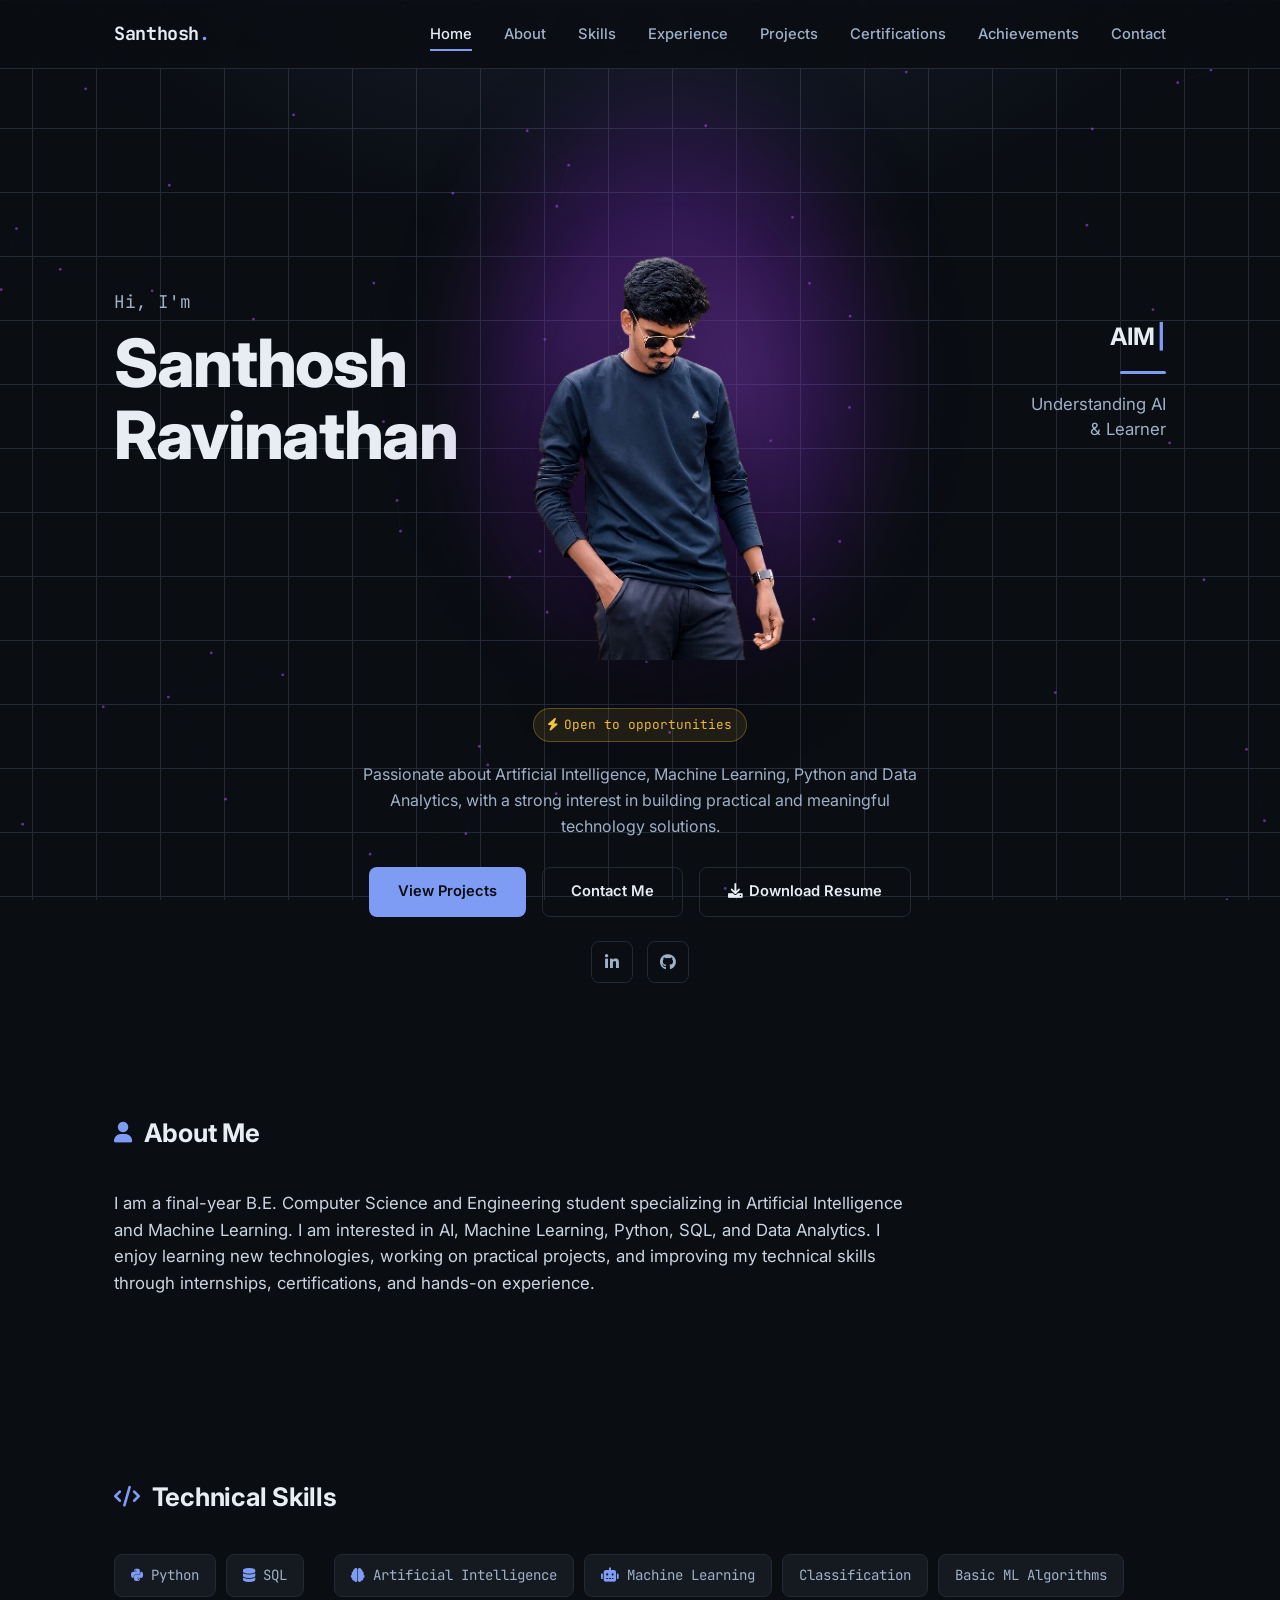
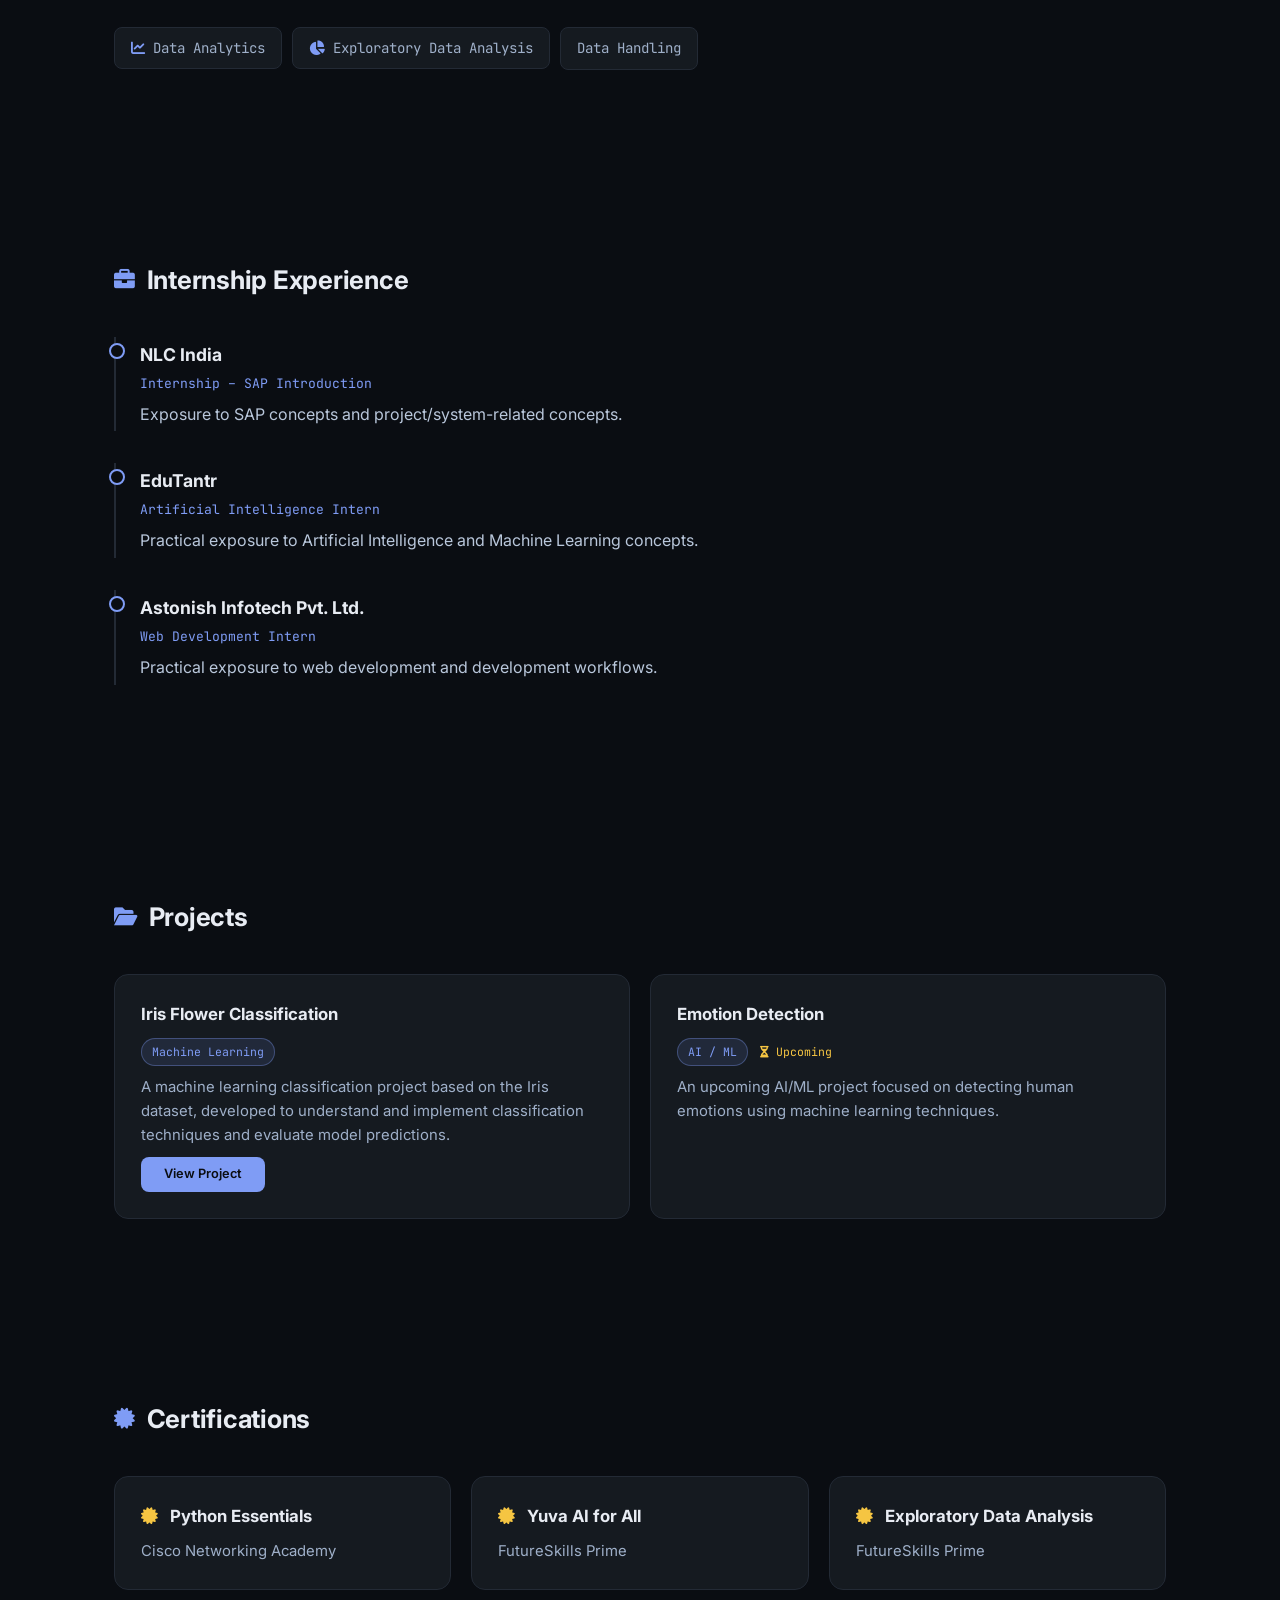
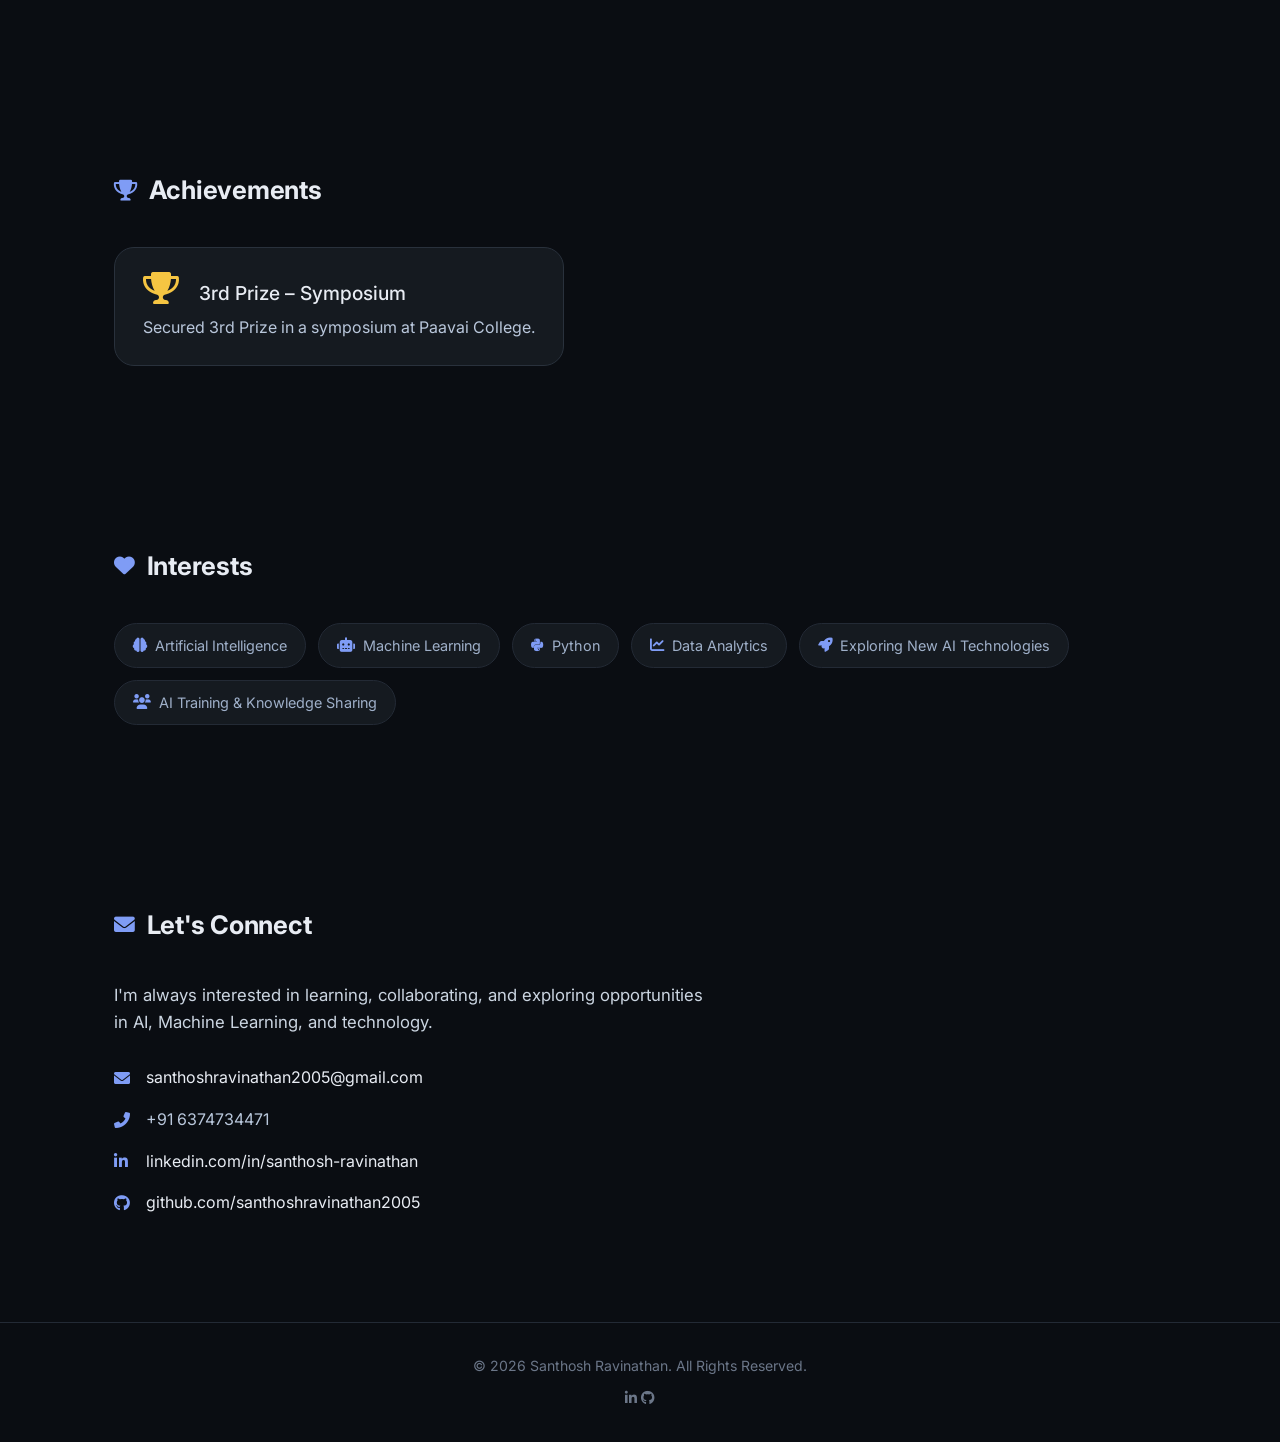
==== commit 65bd14dc: "Update index.html" ====
--- a/index.html
+++ b/index.html
@@ -85,7 +85,7 @@
   <div class="btn-group">
     <a href="#projects" class="btn btn-primary">View Projects</a>
     <a href="#contact" class="btn btn-outline">Contact Me</a>
-    <a href="resume.pdf" download class="btn btn-outline"><i class="fas fa-download" style="margin-right:6px;"></i>Download Resume</a>
+    <a href="santhoshravinathanresume.pdf" download class="btn btn-outline"><i class="fas fa-download" style="margin-right:6px;"></i>Download Resume</a>
   </div>
   <div class="social-icons">
     <a href="https://linkedin.com/in/santhosh-ravinathan-a9075b30b" target="_blank" aria-label="LinkedIn"><i class="fab fa-linkedin-in"></i></a>
--- a/css/style.css
+++ b/css/style.css
@@ -20,6 +20,14 @@
 * { box-sizing: border-box; margin: 0; padding: 0; }
  
 html { scroll-behavior: smooth; }
+ 
+#bg-particles {
+  position: fixed;
+  top: 0;
+  left: 0;
+  z-index: 0;
+  pointer-events: none;
+}
  
 body.no-scroll { overflow: hidden; }
  
